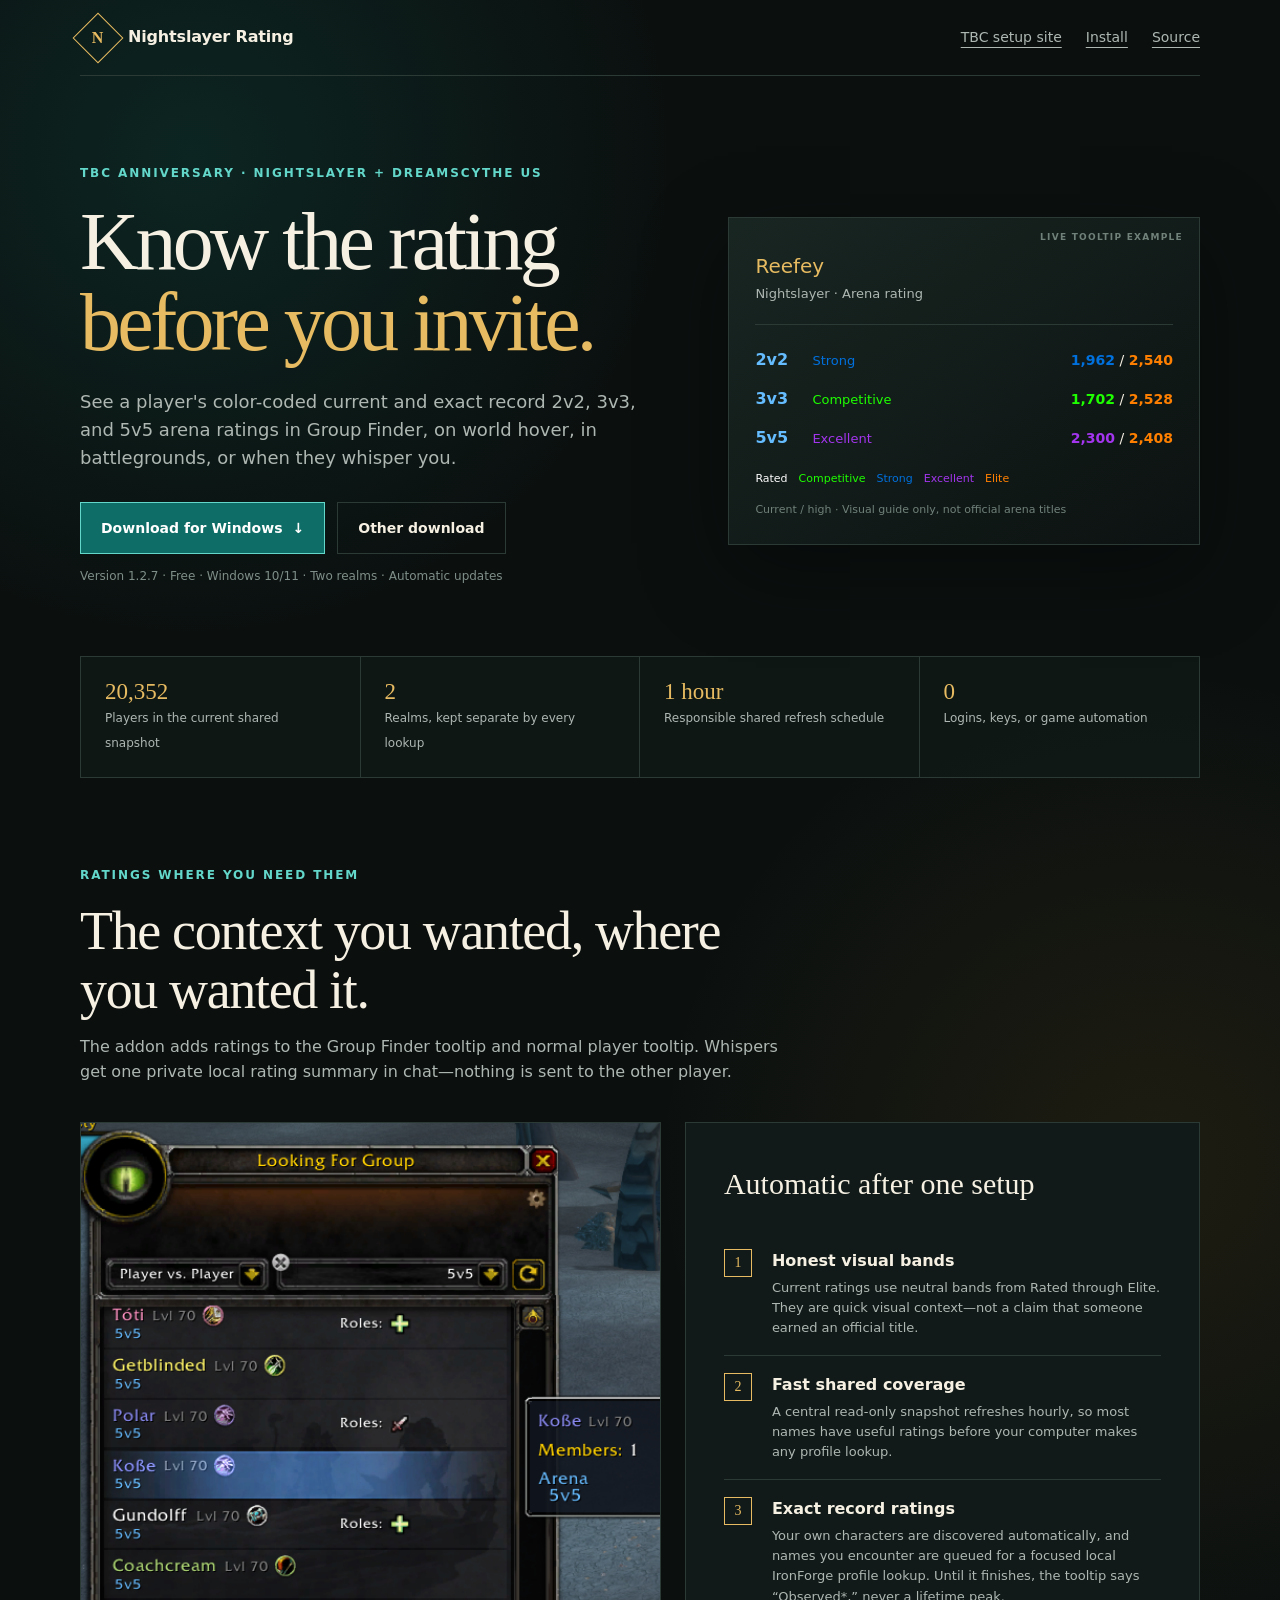
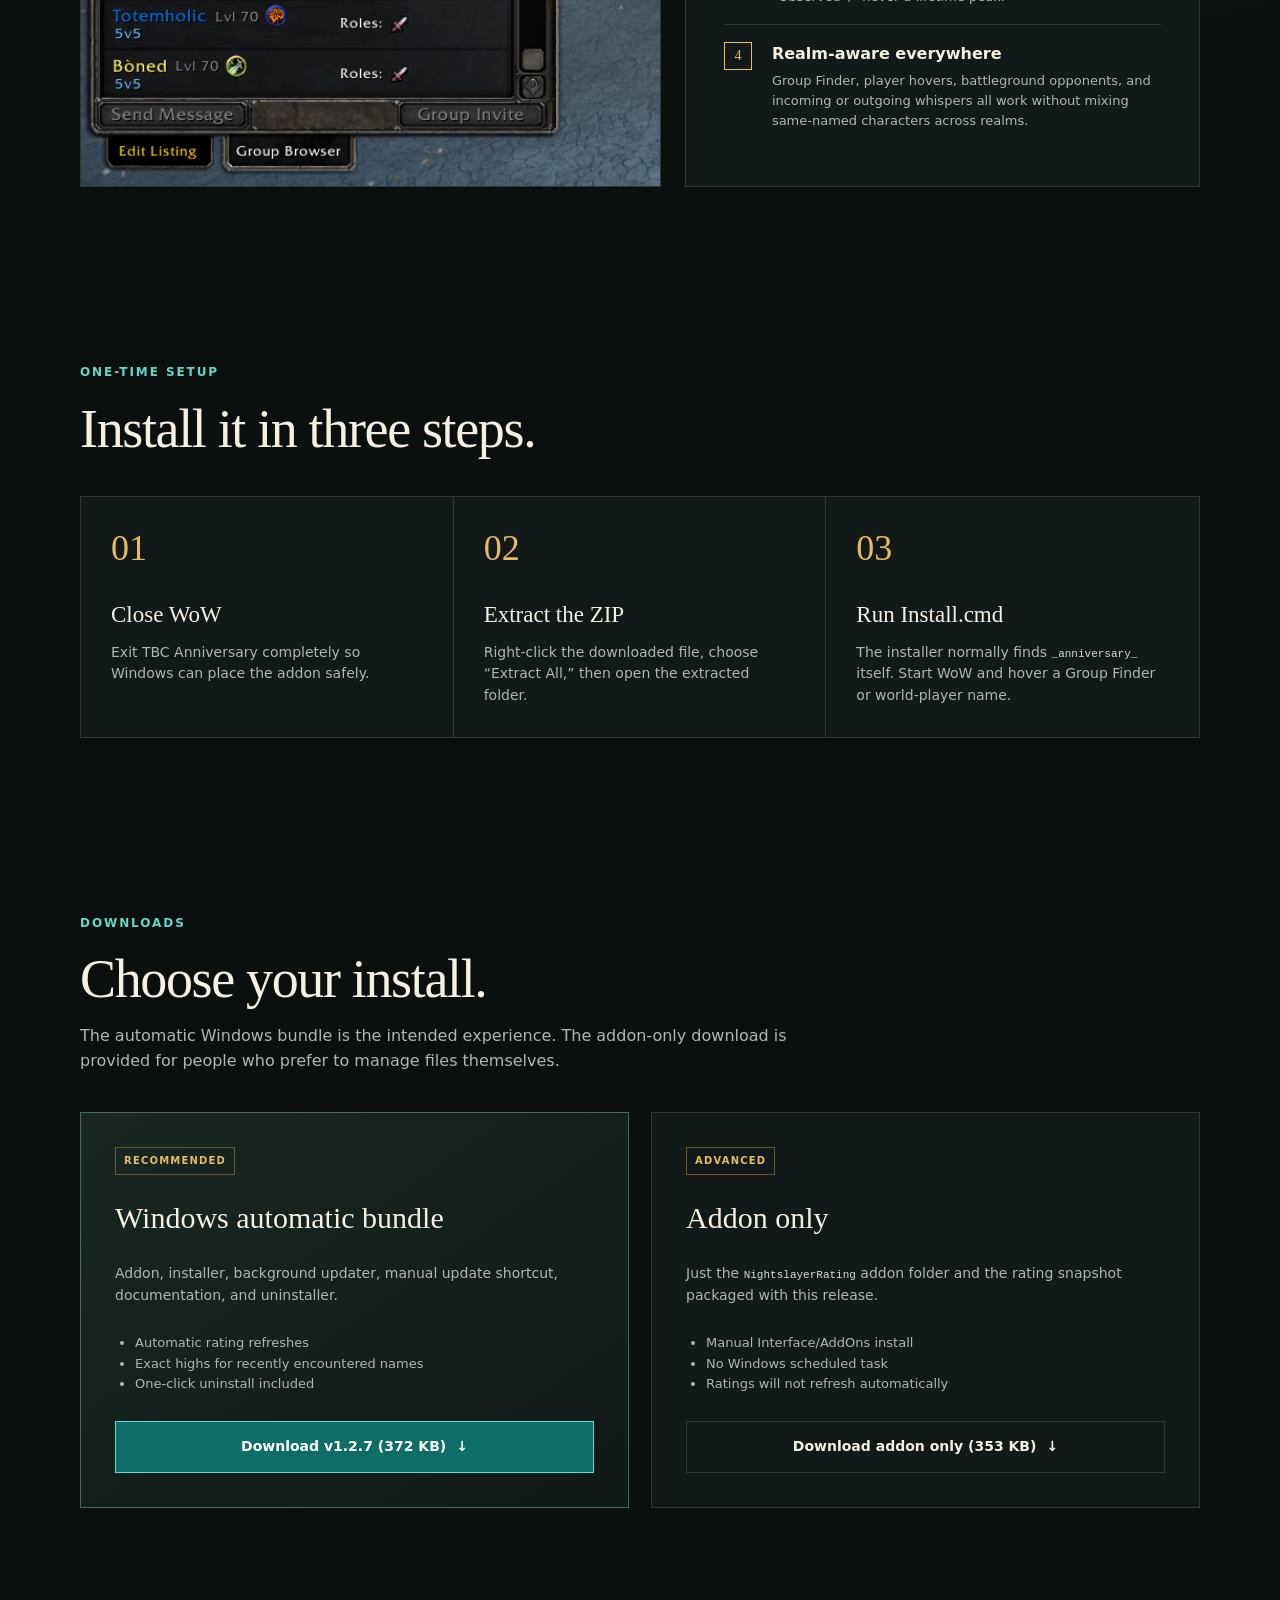
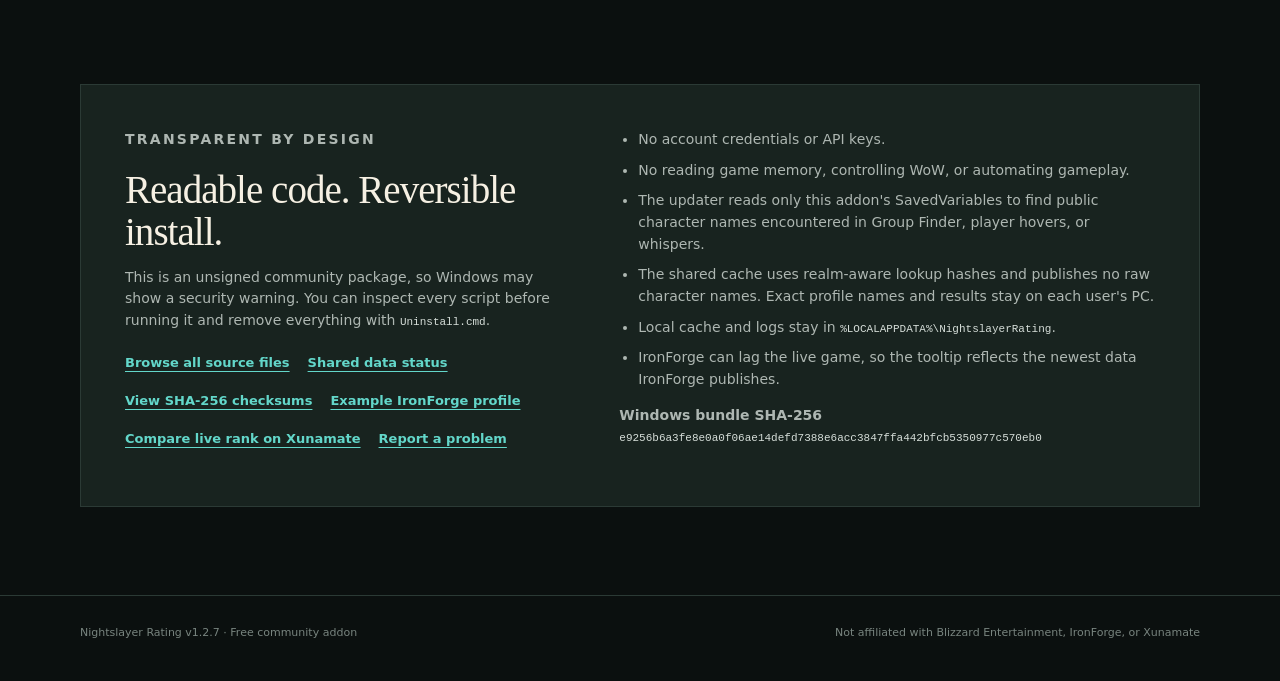
==== nightslayer-rating/index.html @ 7bf7ea71 "Speed up exact-profile batches with adaptive pacing" ====
<!doctype html>
<html lang="en">
<head>
  <meta charset="utf-8">
  <meta name="viewport" content="width=device-width, initial-scale=1">
  <meta name="description" content="Free TBC Anniversary addon with color-coded current, observed, and exact record arena ratings for Nightslayer and Dreamscythe in Group Finder, player tooltips, and whispers.">
  <meta name="theme-color" content="#101815">
  <meta name="referrer" content="no-referrer">
  <meta http-equiv="Content-Security-Policy" content="default-src 'self'; style-src 'self' 'unsafe-inline'; img-src 'self' data:; object-src 'none'; base-uri 'self'; form-action 'self'">
  <meta property="og:title" content="Nightslayer Rating — TBC Anniversary Addon">
  <meta property="og:description" content="See color-coded current and exact record 2v2, 3v3, and 5v5 ratings for Nightslayer and Dreamscythe in game.">
  <meta property="og:type" content="website">
  <meta property="og:url" content="https://noahbsark.github.io/tbc-addon-setup/nightslayer-rating/">
  <meta property="og:image" content="https://noahbsark.github.io/tbc-addon-setup/nightslayer-rating/group-finder.png">
  <link rel="canonical" href="https://noahbsark.github.io/tbc-addon-setup/nightslayer-rating/">
  <title>Nightslayer Rating — TBC Anniversary Addon</title>
  <style>
    :root {
      color-scheme: dark;
      --ink: #f6f0e3;
      --muted: #aeb7b2;
      --night: #0b100f;
      --panel: #111a18;
      --panel-2: #18231f;
      --line: #2b3a35;
      --teal: #63d7ca;
      --teal-dark: #0e6d66;
      --gold: #e7bb61;
      --blue: #65bdff;
      --green: #81d79d;
      --elite: #ff8000;
      --excellent: #a335ee;
      --strong: #0070dd;
      --competitive: #1eff00;
      --rated: #fff;
      --inactive: #aaa;
      --shadow: 0 26px 80px rgba(0, 0, 0, .38);
    }

    * { box-sizing: border-box; }
    html { scroll-behavior: smooth; }
    body {
      margin: 0;
      color: var(--ink);
      background:
        radial-gradient(circle at 15% 4%, rgba(17, 112, 101, .22), transparent 30rem),
        radial-gradient(circle at 90% 30%, rgba(196, 139, 39, .1), transparent 31rem),
        var(--night);
      font-family: Inter, ui-sans-serif, system-ui, -apple-system, BlinkMacSystemFont, "Segoe UI", sans-serif;
      line-height: 1.55;
    }

    a { color: inherit; }
    img { max-width: 100%; }
    .shell { width: min(1120px, calc(100% - 40px)); margin-inline: auto; }

    .nav {
      min-height: 76px;
      display: flex;
      align-items: center;
      justify-content: space-between;
      gap: 24px;
      border-bottom: 1px solid var(--line);
    }

    .brand {
      display: inline-flex;
      align-items: center;
      gap: 12px;
      text-decoration: none;
      font-weight: 760;
      letter-spacing: -.01em;
    }

    .mark {
      width: 36px;
      height: 36px;
      display: grid;
      place-items: center;
      border: 1px solid var(--gold);
      color: var(--gold);
      transform: rotate(45deg);
      font-family: Georgia, serif;
    }

    .mark span { transform: rotate(-45deg); }
    .nav-links { display: flex; align-items: center; gap: 24px; }
    .nav-links a { color: var(--muted); font-size: 14px; text-underline-offset: 5px; }
    .nav-links a:hover { color: var(--ink); }

    .hero {
      padding: 88px 0 58px;
      display: grid;
      grid-template-columns: 1.1fr .9fr;
      gap: 72px;
      align-items: center;
    }

    .eyebrow {
      margin: 0 0 18px;
      color: var(--teal);
      font-size: 12px;
      font-weight: 800;
      letter-spacing: .16em;
      text-transform: uppercase;
    }

    h1, h2, h3 { font-family: Georgia, "Times New Roman", serif; font-weight: 400; }
    h1 {
      max-width: 760px;
      margin: 0;
      font-size: clamp(48px, 6.4vw, 82px);
      line-height: .99;
      letter-spacing: -.045em;
    }

    h1 em { color: var(--gold); font-style: normal; }
    .lede { max-width: 660px; margin: 25px 0 0; color: var(--muted); font-size: 18px; }
    .actions { display: flex; flex-wrap: wrap; gap: 12px; margin-top: 31px; }

    .button {
      min-height: 52px;
      display: inline-flex;
      align-items: center;
      justify-content: center;
      gap: 10px;
      padding: 0 20px;
      border: 1px solid var(--teal);
      background: var(--teal-dark);
      color: #fff;
      text-decoration: none;
      font-size: 14px;
      font-weight: 780;
      transition: transform .15s ease, background .15s ease;
    }

    .button:hover { transform: translateY(-2px); background: #118078; }
    .button.secondary { border-color: var(--line); background: transparent; color: var(--ink); }
    .button.secondary:hover { background: var(--panel-2); }
    .fine { margin-top: 13px; color: #7f8e88; font-size: 12px; }

    .tooltip-demo {
      position: relative;
      padding: 26px;
      border: 1px solid var(--line);
      background: linear-gradient(145deg, rgba(25, 39, 35, .95), rgba(12, 18, 17, .96));
      box-shadow: var(--shadow);
    }

    .tooltip-demo::before {
      content: "LIVE TOOLTIP EXAMPLE";
      position: absolute;
      right: 16px;
      top: 13px;
      color: #70817a;
      font-size: 9px;
      font-weight: 800;
      letter-spacing: .14em;
    }

    .player { color: var(--gold); font-size: 20px; margin: 7px 0 2px; }
    .realm { color: var(--muted); font-size: 13px; }
    .rule { height: 1px; margin: 20px 0 16px; background: var(--line); }
    .rating-row { display: grid; grid-template-columns: 44px 1fr auto; gap: 13px; padding: 7px 0; align-items: baseline; }
    .bracket { color: var(--blue); font-weight: 800; }
    .label { color: var(--muted); font-size: 13px; }
    .numbers { font-variant-numeric: tabular-nums; font-size: 14px; }
    .numbers b { font-weight: 800; }
    .band-elite { color: var(--elite); }
    .band-excellent { color: var(--excellent); }
    .band-strong { color: var(--strong); }
    .band-competitive { color: var(--competitive); }
    .band-rated { color: var(--rated); }
    .band-inactive { color: var(--inactive); }
    .color-legend { display: flex; flex-wrap: wrap; gap: 5px 11px; margin-top: 12px; font-size: 11px; }
    .source { margin: 14px 0 0; color: #70817a; font-size: 11px; }

    .trust-strip {
      display: grid;
      grid-template-columns: repeat(4, 1fr);
      border: 1px solid var(--line);
      background: rgba(17, 26, 24, .74);
    }

    .trust-strip div { padding: 22px 24px; border-right: 1px solid var(--line); }
    .trust-strip div:last-child { border-right: 0; }
    .trust-strip strong { display: block; color: var(--gold); font: 23px Georgia, serif; }
    .trust-strip span { color: var(--muted); font-size: 12px; }

    section { padding: 88px 0; }
    .section-head { max-width: 720px; margin-bottom: 38px; }
    h2 { margin: 0; font-size: clamp(37px, 5vw, 54px); line-height: 1.08; letter-spacing: -.025em; }
    .section-head p:last-child { color: var(--muted); font-size: 16px; }

    .showcase { display: grid; grid-template-columns: 1.06fr .94fr; gap: 24px; align-items: stretch; }
    .shot, .feature-card { border: 1px solid var(--line); background: var(--panel); }
    .shot { margin: 0; overflow: hidden; }
    .shot img { width: 100%; height: 100%; min-height: 410px; display: block; object-fit: cover; object-position: left center; }
    .feature-card { padding: 38px; }
    .feature-card h3 { margin: 0 0 24px; font-size: 30px; }
    .feature { display: grid; grid-template-columns: 34px 1fr; gap: 14px; padding: 17px 0; border-top: 1px solid var(--line); }
    .feature:first-of-type { border-top: 0; }
    .feature b { width: 28px; height: 28px; display: grid; place-items: center; border: 1px solid var(--gold); color: var(--gold); font: 14px Georgia, serif; }
    .feature strong { display: block; margin-bottom: 4px; }
    .feature p { margin: 0; color: var(--muted); font-size: 13px; }

    .steps { display: grid; grid-template-columns: repeat(3, 1fr); border: 1px solid var(--line); }
    .step { min-height: 230px; padding: 30px; border-right: 1px solid var(--line); background: var(--panel); }
    .step:last-child { border-right: 0; }
    .step-number { color: var(--gold); font: 36px Georgia, serif; }
    .step h3 { margin: 28px 0 9px; font-size: 23px; }
    .step p { margin: 0; color: var(--muted); font-size: 14px; }

    .downloads { display: grid; grid-template-columns: 1fr 1fr; gap: 22px; }
    .download-card { display: flex; flex-direction: column; padding: 34px; border: 1px solid var(--line); background: var(--panel); }
    .download-card.recommended { border-color: #436c62; background: linear-gradient(145deg, #182722, #111917); }
    .tag { align-self: flex-start; padding: 5px 8px; color: var(--gold); border: 1px solid #6b5730; font-size: 10px; font-weight: 800; letter-spacing: .12em; }
    .download-card h3 { margin: 20px 0 8px; font-size: 30px; }
    .download-card p { color: var(--muted); font-size: 14px; }
    .download-card ul { margin: 13px 0 27px; padding-left: 20px; color: var(--muted); font-size: 13px; }
    .download-card .button { margin-top: auto; }

    .safety {
      display: grid;
      grid-template-columns: .9fr 1.1fr;
      gap: 56px;
      padding: 44px;
      border: 1px solid var(--line);
      background: var(--panel-2);
    }

    .safety h2 { font-size: 39px; }
    .safety p, .safety li { color: var(--muted); font-size: 14px; }
    .safety ul { margin: 0; padding-left: 19px; }
    .safety li + li { margin-top: 9px; }
    code { overflow-wrap: anywhere; color: #d6ded9; font: 11px/1.6 ui-monospace, SFMono-Regular, Consolas, monospace; }
    .source-links { display: flex; flex-wrap: wrap; gap: 18px; margin-top: 21px; }
    .source-links a { color: var(--teal); font-size: 13px; font-weight: 700; text-underline-offset: 4px; }

    footer { padding: 28px 0 40px; border-top: 1px solid var(--line); color: #78847f; font-size: 11px; }
    .footer-row { display: flex; justify-content: space-between; gap: 24px; }

    @media (max-width: 850px) {
      .hero, .showcase, .safety { grid-template-columns: 1fr; }
      .hero { gap: 44px; padding-top: 64px; }
      .trust-strip { grid-template-columns: 1fr 1fr; }
      .trust-strip div:nth-child(2) { border-right: 0; }
      .trust-strip div:nth-child(-n+2) { border-bottom: 1px solid var(--line); }
      .steps { grid-template-columns: 1fr; }
      .step { min-height: 0; border-right: 0; border-bottom: 1px solid var(--line); }
      .step:last-child { border-bottom: 0; }
      .downloads { grid-template-columns: 1fr; }
    }

    @media (max-width: 570px) {
      .shell { width: min(100% - 26px, 1120px); }
      .nav { min-height: 66px; }
      .nav-links a:first-child { display: none; }
      .hero { padding: 50px 0 42px; }
      h1 { font-size: 47px; }
      section { padding: 64px 0; }
      .trust-strip { grid-template-columns: 1fr; }
      .trust-strip div { border-right: 0; border-bottom: 1px solid var(--line); }
      .trust-strip div:last-child { border-bottom: 0; }
      .shot img { min-height: 290px; }
      .feature-card, .download-card, .safety { padding: 25px; }
      .tooltip-demo { padding: 23px 18px; }
      .rating-row { grid-template-columns: 38px 1fr; }
      .numbers { grid-column: 2; }
      .footer-row { flex-direction: column; }
    }
  </style>
</head>
<body>
  <header class="nav shell">
    <a class="brand" href="#top" aria-label="Nightslayer Rating home"><span class="mark"><span>N</span></span><span>Nightslayer Rating</span></a>
    <nav class="nav-links" aria-label="Page links">
      <a href="../">TBC setup site</a>
      <a href="#install">Install</a>
      <a href="https://github.com/noahbsark/tbc-addon-setup/tree/main/nightslayer-rating/source">Source</a>
    </nav>
  </header>

  <main id="top">
    <div class="hero shell">
      <div>
        <p class="eyebrow">TBC Anniversary · Nightslayer + Dreamscythe US</p>
        <h1>Know the rating <em>before you invite.</em></h1>
        <p class="lede">See a player's color-coded current and exact record 2v2, 3v3, and 5v5 arena ratings in Group Finder, on world hover, in battlegrounds, or when they whisper you.</p>
        <div class="actions">
          <a class="button" href="downloads/NightslayerRating-1.2.7-Windows.zip" download>Download for Windows <span aria-hidden="true">↓</span></a>
          <a class="button secondary" href="#downloads">Other download</a>
        </div>
        <p class="fine">Version 1.2.7 · Free · Windows 10/11 · Two realms · Automatic updates</p>
      </div>

      <aside class="tooltip-demo" aria-label="Example rating tooltip for Reefey">
        <div class="player">Reefey</div>
        <div class="realm">Nightslayer · Arena rating</div>
        <div class="rule"></div>
        <div class="rating-row"><span class="bracket">2v2</span><span class="label band-strong">Strong</span><span class="numbers"><b class="band-strong">1,962</b> / <b class="band-elite">2,540</b></span></div>
        <div class="rating-row"><span class="bracket">3v3</span><span class="label band-competitive">Competitive</span><span class="numbers"><b class="band-competitive">1,702</b> / <b class="band-elite">2,528</b></span></div>
        <div class="rating-row"><span class="bracket">5v5</span><span class="label band-excellent">Excellent</span><span class="numbers"><b class="band-excellent">2,300</b> / <b class="band-elite">2,408</b></span></div>
        <div class="color-legend" aria-label="Rating color legend"><span class="band-rated">Rated</span><span class="band-competitive">Competitive</span><span class="band-strong">Strong</span><span class="band-excellent">Excellent</span><span class="band-elite">Elite</span></div>
        <p class="source">Current / high · Visual guide only, not official arena titles</p>
      </aside>
    </div>

    <div class="trust-strip shell" aria-label="Addon facts">
      <div><strong>20,352</strong><span>Players in the current shared snapshot</span></div>
      <div><strong>2</strong><span>Realms, kept separate by every lookup</span></div>
      <div><strong>1 hour</strong><span>Responsible shared refresh schedule</span></div>
      <div><strong>0</strong><span>Logins, keys, or game automation</span></div>
    </div>

    <section class="shell" aria-labelledby="how-title">
      <div class="section-head">
        <p class="eyebrow">Ratings where you need them</p>
        <h2 id="how-title">The context you wanted, where you wanted it.</h2>
        <p>The addon adds ratings to the Group Finder tooltip and normal player tooltip. Whispers get one private local rating summary in chat—nothing is sent to the other player.</p>
      </div>

      <div class="showcase">
        <figure class="shot">
          <img src="group-finder.png" alt="Blizzard's TBC Anniversary Group Finder with a player tooltip open" width="702" height="632">
        </figure>
        <div class="feature-card">
          <h3>Automatic after one setup</h3>
          <div class="feature"><b>1</b><div><strong>Honest visual bands</strong><p>Current ratings use neutral bands from Rated through Elite. They are quick visual context—not a claim that someone earned an official title.</p></div></div>
          <div class="feature"><b>2</b><div><strong>Fast shared coverage</strong><p>A central read-only snapshot refreshes hourly, so most names have useful ratings before your computer makes any profile lookup.</p></div></div>
          <div class="feature"><b>3</b><div><strong>Exact record ratings</strong><p>Your own characters are discovered automatically, and names you encounter are queued for a focused local IronForge profile lookup. Until it finishes, the tooltip says “Observed*,” never a lifetime peak.</p></div></div>
          <div class="feature"><b>4</b><div><strong>Realm-aware everywhere</strong><p>Group Finder, player hovers, battleground opponents, and incoming or outgoing whispers all work without mixing same-named characters across realms.</p></div></div>
        </div>
      </div>
    </section>

    <section class="shell" id="install" aria-labelledby="install-title">
      <div class="section-head">
        <p class="eyebrow">One-time setup</p>
        <h2 id="install-title">Install it in three steps.</h2>
      </div>
      <div class="steps">
        <div class="step"><span class="step-number">01</span><h3>Close WoW</h3><p>Exit TBC Anniversary completely so Windows can place the addon safely.</p></div>
        <div class="step"><span class="step-number">02</span><h3>Extract the ZIP</h3><p>Right-click the downloaded file, choose “Extract All,” then open the extracted folder.</p></div>
        <div class="step"><span class="step-number">03</span><h3>Run Install.cmd</h3><p>The installer normally finds <code>_anniversary_</code> itself. Start WoW and hover a Group Finder or world-player name.</p></div>
      </div>
    </section>

    <section class="shell" id="downloads" aria-labelledby="download-title">
      <div class="section-head">
        <p class="eyebrow">Downloads</p>
        <h2 id="download-title">Choose your install.</h2>
        <p>The automatic Windows bundle is the intended experience. The addon-only download is provided for people who prefer to manage files themselves.</p>
      </div>

      <div class="downloads">
        <article class="download-card recommended">
          <span class="tag">RECOMMENDED</span>
          <h3>Windows automatic bundle</h3>
          <p>Addon, installer, background updater, manual update shortcut, documentation, and uninstaller.</p>
          <ul><li>Automatic rating refreshes</li><li>Exact highs for recently encountered names</li><li>One-click uninstall included</li></ul>
          <a class="button" href="downloads/NightslayerRating-1.2.7-Windows.zip" download>Download v1.2.7 (372 KB) <span aria-hidden="true">↓</span></a>
        </article>

        <article class="download-card">
          <span class="tag">ADVANCED</span>
          <h3>Addon only</h3>
          <p>Just the <code>NightslayerRating</code> addon folder and the rating snapshot packaged with this release.</p>
          <ul><li>Manual Interface/AddOns install</li><li>No Windows scheduled task</li><li>Ratings will not refresh automatically</li></ul>
          <a class="button secondary" href="downloads/NightslayerRating-1.2.7-AddonOnly.zip" download>Download addon only (353 KB) <span aria-hidden="true">↓</span></a>
        </article>
      </div>
    </section>

    <section class="shell">
      <div class="safety">
        <div>
          <p class="eyebrow">Transparent by design</p>
          <h2>Readable code. Reversible install.</h2>
          <p>This is an unsigned community package, so Windows may show a security warning. You can inspect every script before running it and remove everything with <code>Uninstall.cmd</code>.</p>
          <div class="source-links">
            <a href="https://github.com/noahbsark/tbc-addon-setup/tree/main/nightslayer-rating/source">Browse all source files</a>
            <a href="https://github.com/noahbsark/tbc-addon-setup/releases/tag/ratings-data">Shared data status</a>
            <a href="checksums.txt">View SHA-256 checksums</a>
            <a href="https://ironforge.pro/anniversary/player/Nightslayer/Reefey/">Example IronForge profile</a>
            <a href="https://anniversary.xunamate.gg/character/us/nightslayer/reefey">Compare live rank on Xunamate</a>
            <a href="https://github.com/noahbsark/tbc-addon-setup/issues">Report a problem</a>
          </div>
        </div>
        <div>
          <ul>
            <li>No account credentials or API keys.</li>
            <li>No reading game memory, controlling WoW, or automating gameplay.</li>
            <li>The updater reads only this addon's SavedVariables to find public character names encountered in Group Finder, player hovers, or whispers.</li>
            <li>The shared cache uses realm-aware lookup hashes and publishes no raw character names. Exact profile names and results stay on each user's PC.</li>
            <li>Local cache and logs stay in <code>%LOCALAPPDATA%\NightslayerRating</code>.</li>
            <li>IronForge can lag the live game, so the tooltip reflects the newest data IronForge publishes.</li>
          </ul>
          <p><strong>Windows bundle SHA-256</strong><br><code>e9256b6a3fe8e0a0f06ae14defd7388e6acc3847ffa442bfcb5350977c570eb0</code></p>
        </div>
      </div>
    </section>
  </main>

  <footer>
    <div class="footer-row shell">
      <span>Nightslayer Rating v1.2.7 · Free community addon</span>
      <span>Not affiliated with Blizzard Entertainment, IronForge, or Xunamate</span>
    </div>
  </footer>
</body>
</html>
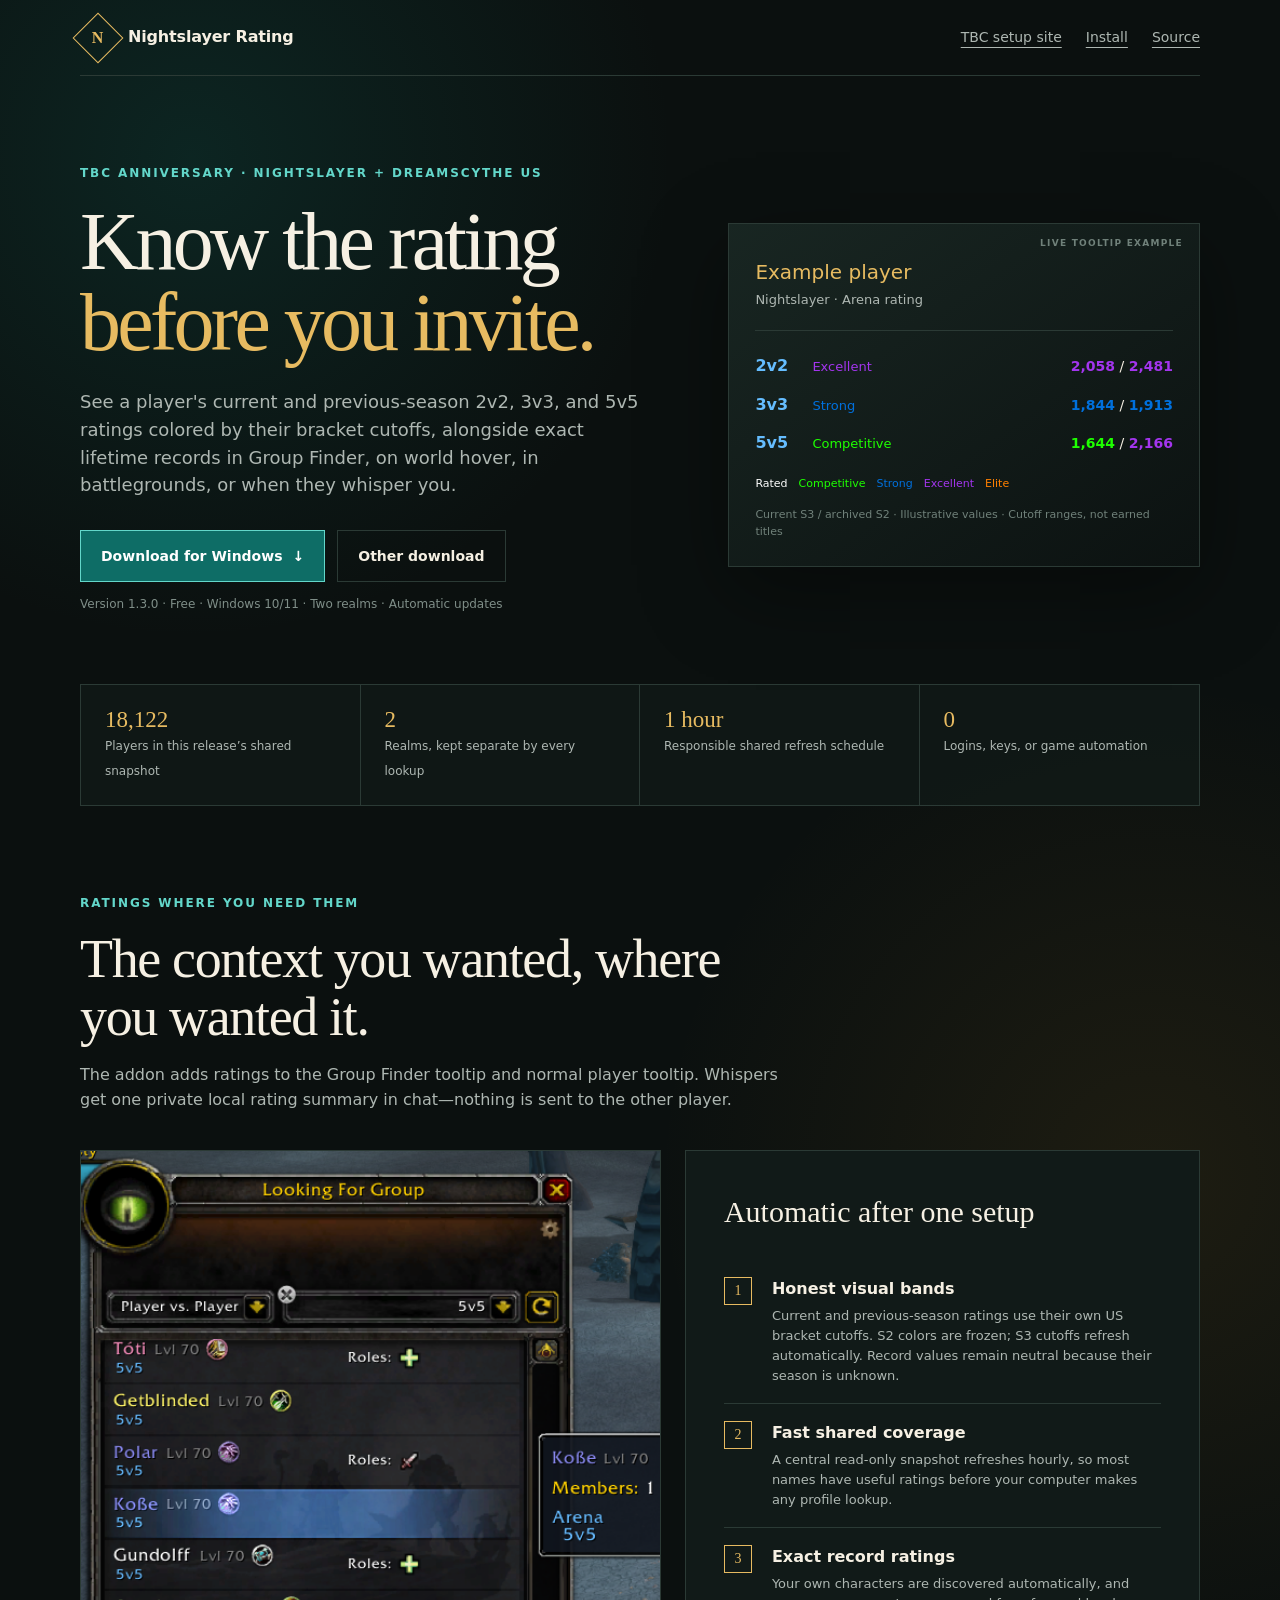
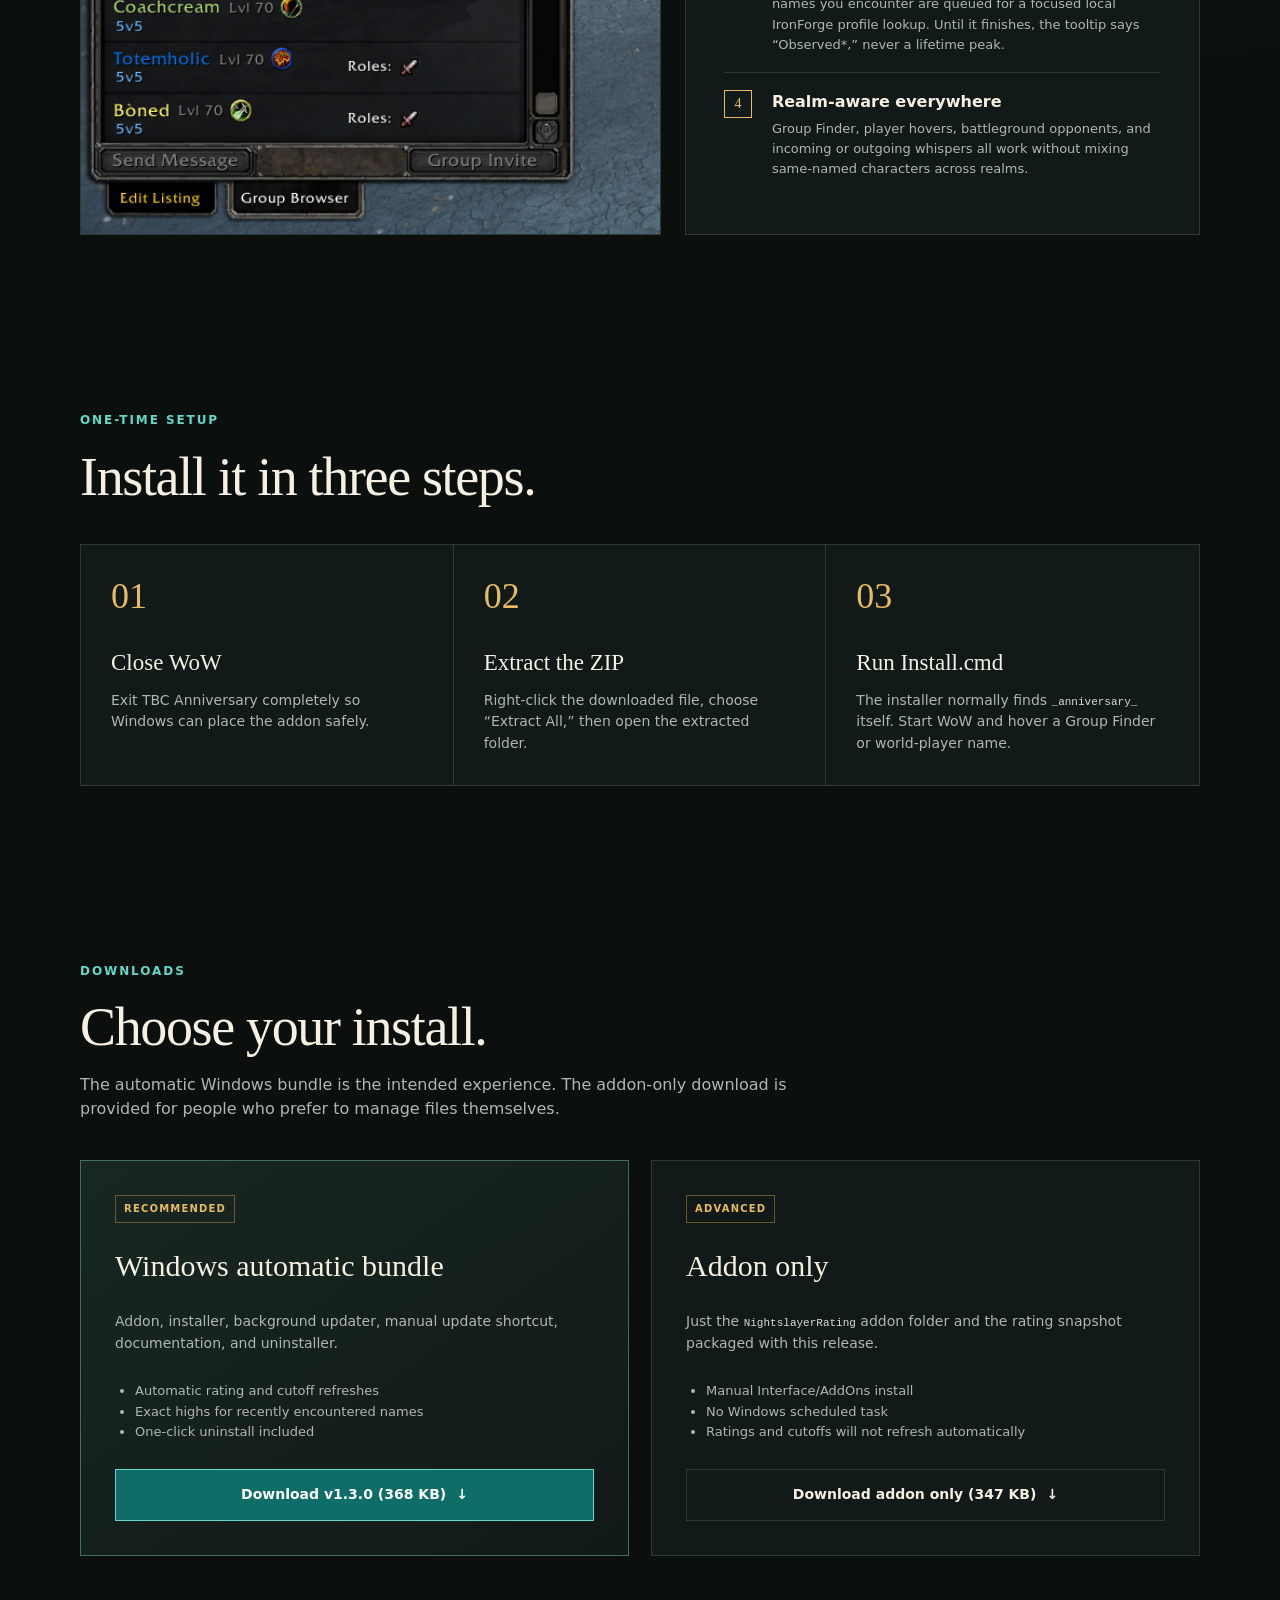
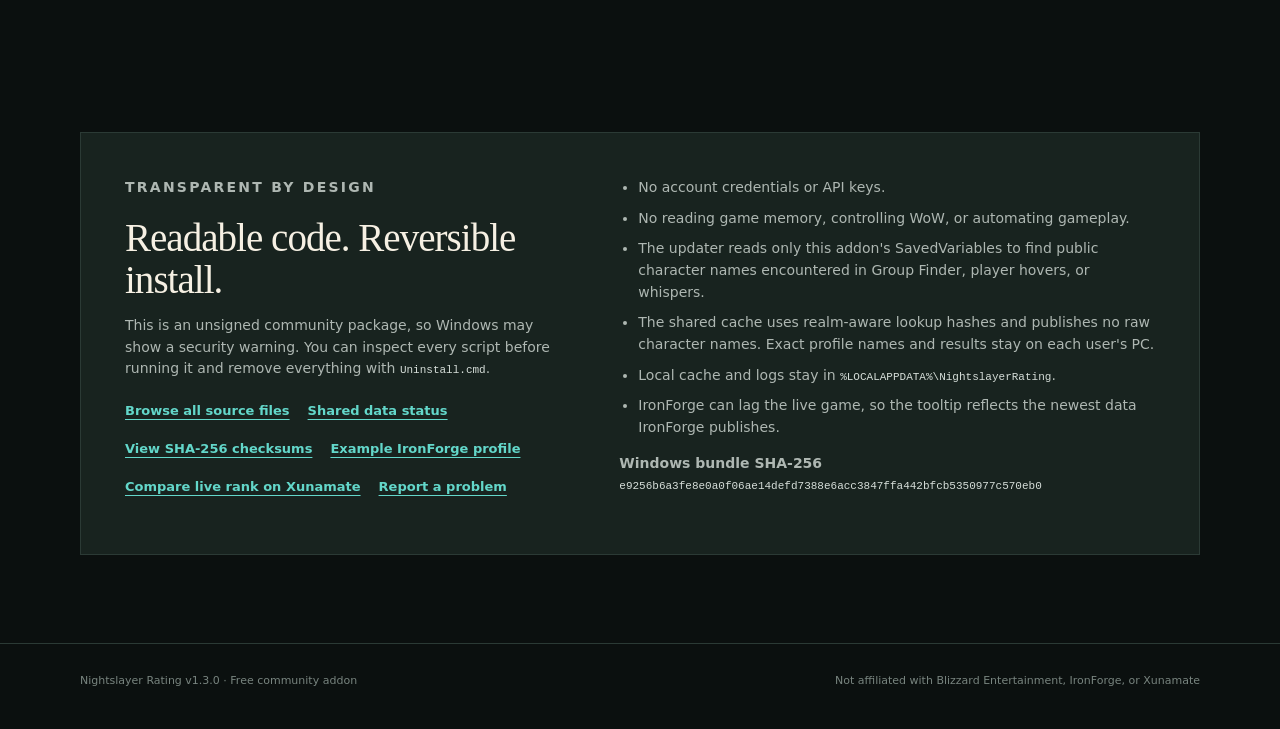
==== commit eca8ae00: "Use season and bracket cutoffs for arena rating colors" ====
--- a/nightslayer-rating/index.html
+++ b/nightslayer-rating/index.html
@@ -286,28 +286,28 @@
       <div>
         <p class="eyebrow">TBC Anniversary · Nightslayer + Dreamscythe US</p>
         <h1>Know the rating <em>before you invite.</em></h1>
-        <p class="lede">See a player's color-coded current and exact record 2v2, 3v3, and 5v5 arena ratings in Group Finder, on world hover, in battlegrounds, or when they whisper you.</p>
+        <p class="lede">See a player's current and previous-season 2v2, 3v3, and 5v5 ratings colored by their bracket cutoffs, alongside exact lifetime records in Group Finder, on world hover, in battlegrounds, or when they whisper you.</p>
         <div class="actions">
-          <a class="button" href="downloads/NightslayerRating-1.2.7-Windows.zip" download>Download for Windows <span aria-hidden="true">↓</span></a>
+          <a class="button" href="downloads/NightslayerRating-1.3.0-Windows.zip" download>Download for Windows <span aria-hidden="true">↓</span></a>
           <a class="button secondary" href="#downloads">Other download</a>
         </div>
-        <p class="fine">Version 1.2.7 · Free · Windows 10/11 · Two realms · Automatic updates</p>
-      </div>
-
-      <aside class="tooltip-demo" aria-label="Example rating tooltip for Reefey">
-        <div class="player">Reefey</div>
+        <p class="fine">Version 1.3.0 · Free · Windows 10/11 · Two realms · Automatic updates</p>
+      </div>
+
+      <aside class="tooltip-demo" aria-label="Illustrative season rating tooltip">
+        <div class="player">Example player</div>
         <div class="realm">Nightslayer · Arena rating</div>
         <div class="rule"></div>
-        <div class="rating-row"><span class="bracket">2v2</span><span class="label band-strong">Strong</span><span class="numbers"><b class="band-strong">1,962</b> / <b class="band-elite">2,540</b></span></div>
-        <div class="rating-row"><span class="bracket">3v3</span><span class="label band-competitive">Competitive</span><span class="numbers"><b class="band-competitive">1,702</b> / <b class="band-elite">2,528</b></span></div>
-        <div class="rating-row"><span class="bracket">5v5</span><span class="label band-excellent">Excellent</span><span class="numbers"><b class="band-excellent">2,300</b> / <b class="band-elite">2,408</b></span></div>
+        <div class="rating-row"><span class="bracket">2v2</span><span class="label band-excellent">Excellent</span><span class="numbers"><b class="band-excellent">2,058</b> / <b class="band-excellent">2,481</b></span></div>
+        <div class="rating-row"><span class="bracket">3v3</span><span class="label band-strong">Strong</span><span class="numbers"><b class="band-strong">1,844</b> / <b class="band-strong">1,913</b></span></div>
+        <div class="rating-row"><span class="bracket">5v5</span><span class="label band-competitive">Competitive</span><span class="numbers"><b class="band-competitive">1,644</b> / <b class="band-excellent">2,166</b></span></div>
         <div class="color-legend" aria-label="Rating color legend"><span class="band-rated">Rated</span><span class="band-competitive">Competitive</span><span class="band-strong">Strong</span><span class="band-excellent">Excellent</span><span class="band-elite">Elite</span></div>
-        <p class="source">Current / high · Visual guide only, not official arena titles</p>
+        <p class="source">Current S3 / archived S2 · Illustrative values · Cutoff ranges, not earned titles</p>
       </aside>
     </div>
 
     <div class="trust-strip shell" aria-label="Addon facts">
-      <div><strong>20,352</strong><span>Players in the current shared snapshot</span></div>
+      <div><strong>18,122</strong><span>Players in this release’s shared snapshot</span></div>
       <div><strong>2</strong><span>Realms, kept separate by every lookup</span></div>
       <div><strong>1 hour</strong><span>Responsible shared refresh schedule</span></div>
       <div><strong>0</strong><span>Logins, keys, or game automation</span></div>
@@ -326,7 +326,7 @@
         </figure>
         <div class="feature-card">
           <h3>Automatic after one setup</h3>
-          <div class="feature"><b>1</b><div><strong>Honest visual bands</strong><p>Current ratings use neutral bands from Rated through Elite. They are quick visual context—not a claim that someone earned an official title.</p></div></div>
+          <div class="feature"><b>1</b><div><strong>Honest visual bands</strong><p>Current and previous-season ratings use their own US bracket cutoffs. S2 colors are frozen; S3 cutoffs refresh automatically. Record values remain neutral because their season is unknown.</p></div></div>
           <div class="feature"><b>2</b><div><strong>Fast shared coverage</strong><p>A central read-only snapshot refreshes hourly, so most names have useful ratings before your computer makes any profile lookup.</p></div></div>
           <div class="feature"><b>3</b><div><strong>Exact record ratings</strong><p>Your own characters are discovered automatically, and names you encounter are queued for a focused local IronForge profile lookup. Until it finishes, the tooltip says “Observed*,” never a lifetime peak.</p></div></div>
           <div class="feature"><b>4</b><div><strong>Realm-aware everywhere</strong><p>Group Finder, player hovers, battleground opponents, and incoming or outgoing whispers all work without mixing same-named characters across realms.</p></div></div>
@@ -358,16 +358,16 @@
           <span class="tag">RECOMMENDED</span>
           <h3>Windows automatic bundle</h3>
           <p>Addon, installer, background updater, manual update shortcut, documentation, and uninstaller.</p>
-          <ul><li>Automatic rating refreshes</li><li>Exact highs for recently encountered names</li><li>One-click uninstall included</li></ul>
-          <a class="button" href="downloads/NightslayerRating-1.2.7-Windows.zip" download>Download v1.2.7 (372 KB) <span aria-hidden="true">↓</span></a>
+          <ul><li>Automatic rating and cutoff refreshes</li><li>Exact highs for recently encountered names</li><li>One-click uninstall included</li></ul>
+          <a class="button" href="downloads/NightslayerRating-1.3.0-Windows.zip" download>Download v1.3.0 (368 KB) <span aria-hidden="true">↓</span></a>
         </article>
 
         <article class="download-card">
           <span class="tag">ADVANCED</span>
           <h3>Addon only</h3>
           <p>Just the <code>NightslayerRating</code> addon folder and the rating snapshot packaged with this release.</p>
-          <ul><li>Manual Interface/AddOns install</li><li>No Windows scheduled task</li><li>Ratings will not refresh automatically</li></ul>
-          <a class="button secondary" href="downloads/NightslayerRating-1.2.7-AddonOnly.zip" download>Download addon only (353 KB) <span aria-hidden="true">↓</span></a>
+          <ul><li>Manual Interface/AddOns install</li><li>No Windows scheduled task</li><li>Ratings and cutoffs will not refresh automatically</li></ul>
+          <a class="button secondary" href="downloads/NightslayerRating-1.3.0-AddonOnly.zip" download>Download addon only (347 KB) <span aria-hidden="true">↓</span></a>
         </article>
       </div>
     </section>
@@ -404,7 +404,7 @@
 
   <footer>
     <div class="footer-row shell">
-      <span>Nightslayer Rating v1.2.7 · Free community addon</span>
+      <span>Nightslayer Rating v1.3.0 · Free community addon</span>
       <span>Not affiliated with Blizzard Entertainment, IronForge, or Xunamate</span>
     </div>
   </footer>
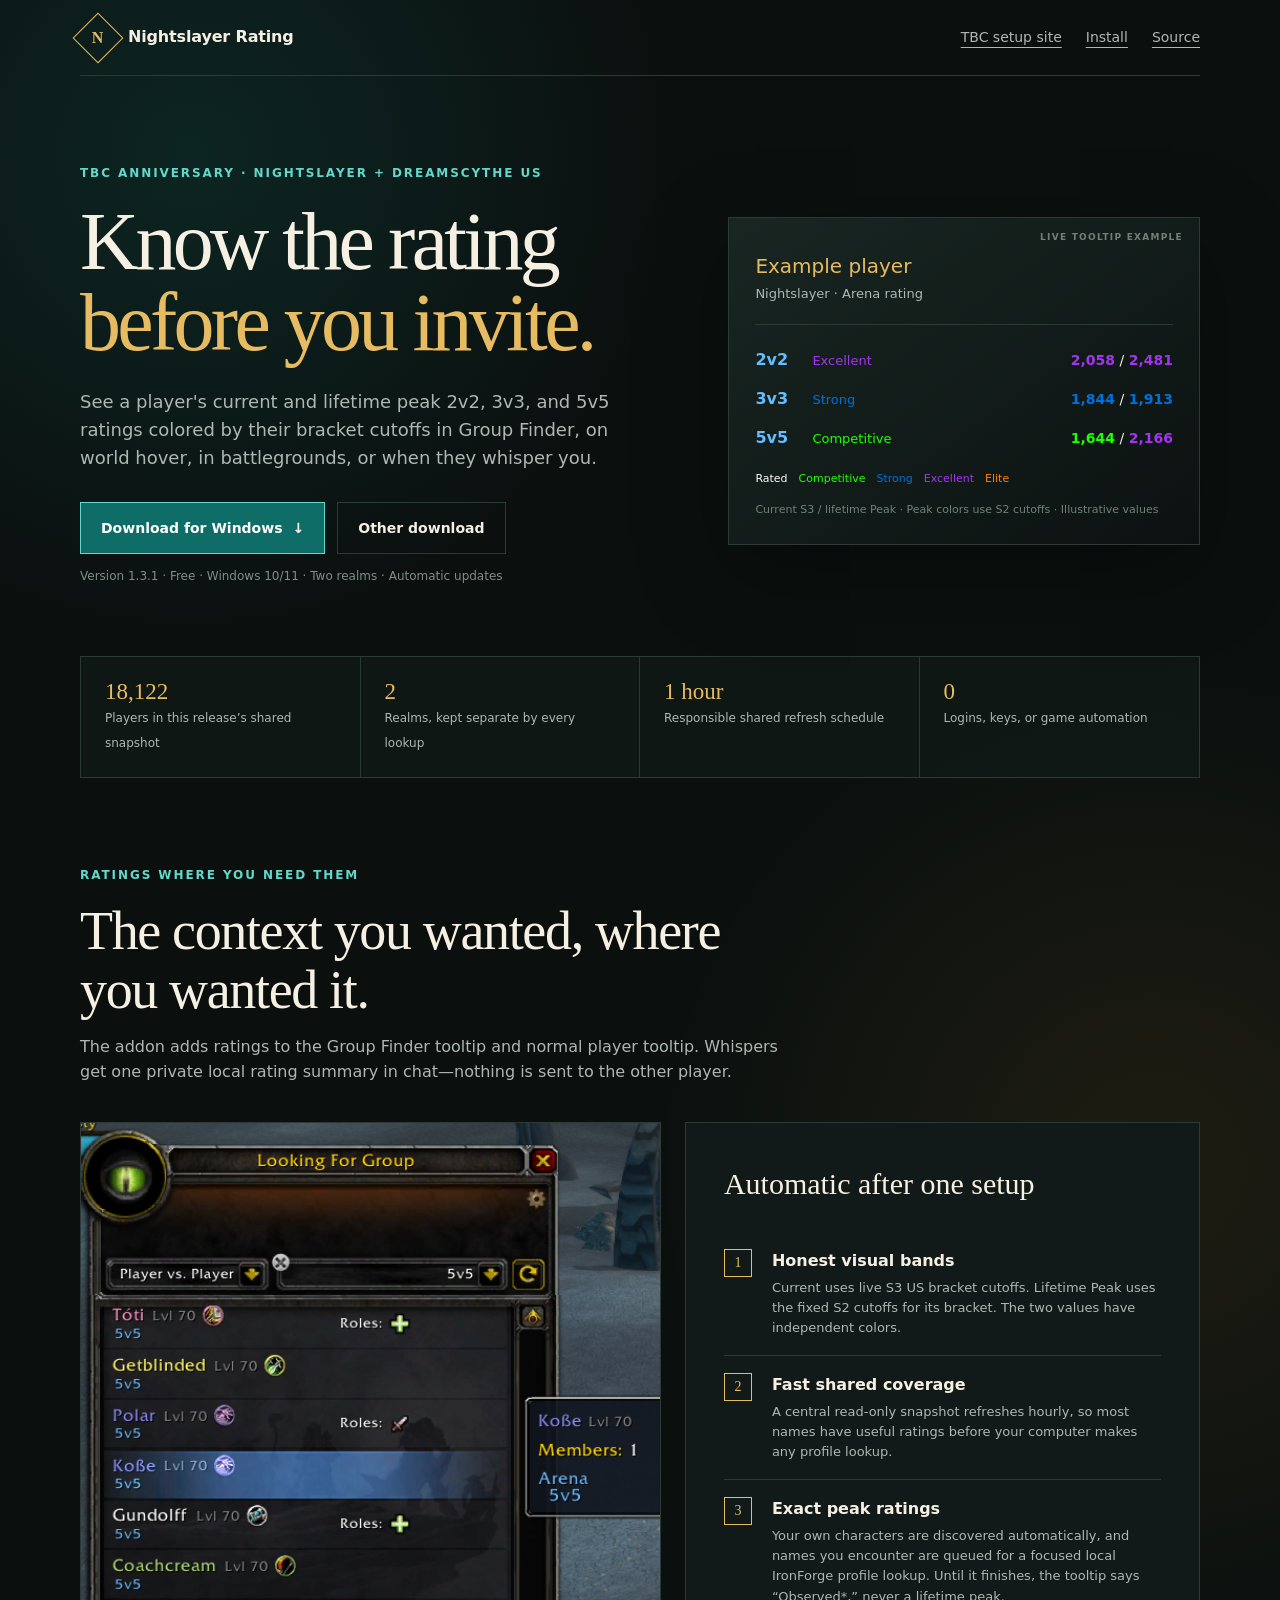
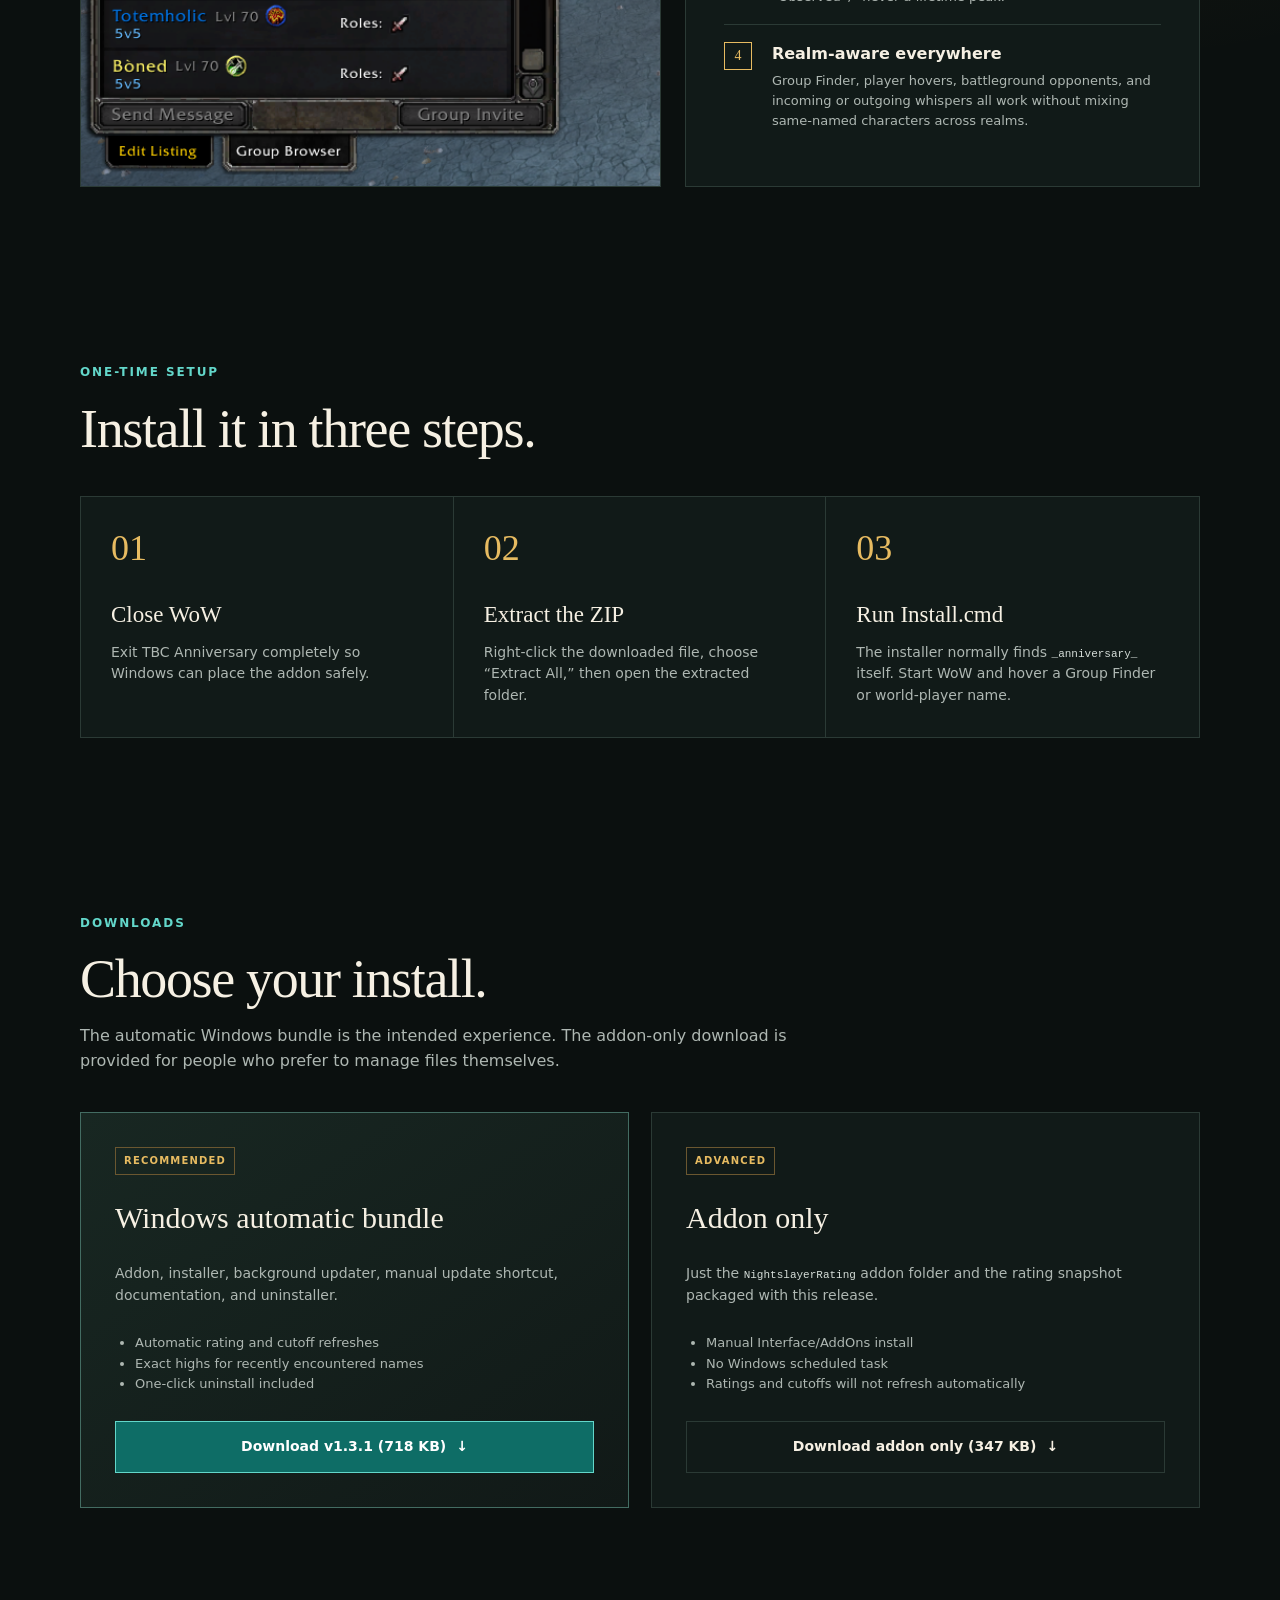
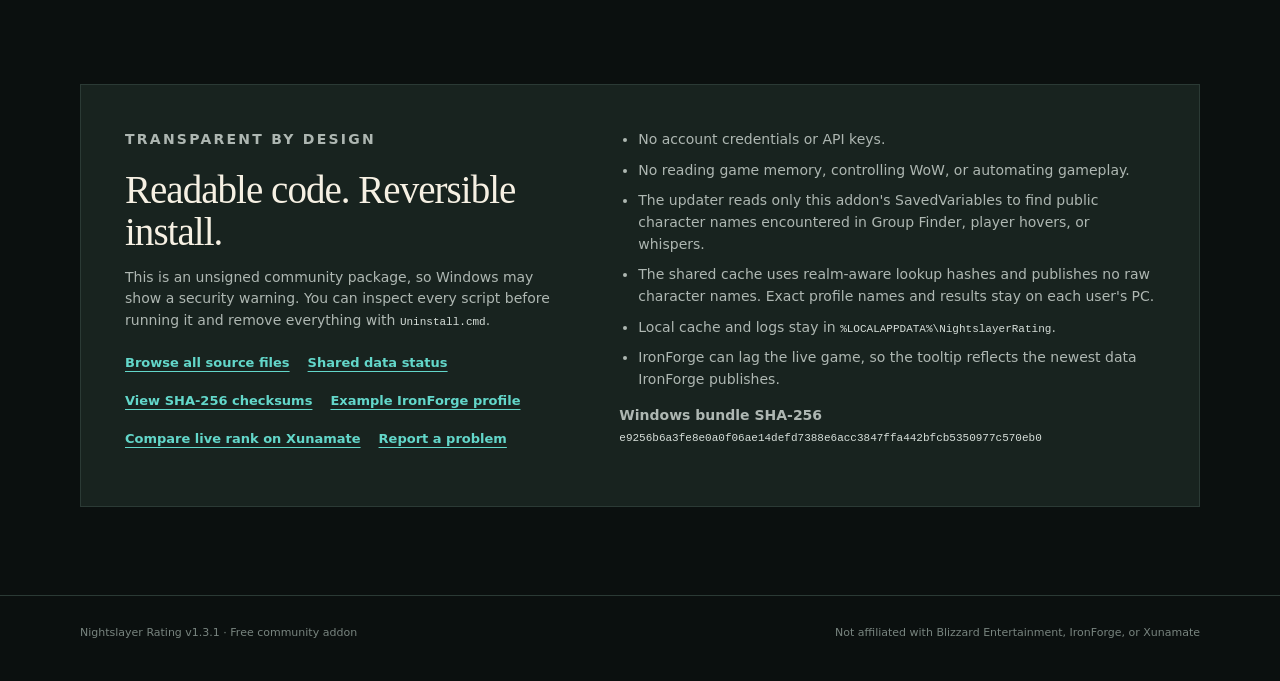
==== commit 5445b581: "Package 1.3.1 with offline updater data and Current/Peak documentation" ====
--- a/nightslayer-rating/index.html
+++ b/nightslayer-rating/index.html
@@ -286,12 +286,12 @@
       <div>
         <p class="eyebrow">TBC Anniversary · Nightslayer + Dreamscythe US</p>
         <h1>Know the rating <em>before you invite.</em></h1>
-        <p class="lede">See a player's current and previous-season 2v2, 3v3, and 5v5 ratings colored by their bracket cutoffs, alongside exact lifetime records in Group Finder, on world hover, in battlegrounds, or when they whisper you.</p>
+        <p class="lede">See a player's current and lifetime peak 2v2, 3v3, and 5v5 ratings colored by their bracket cutoffs in Group Finder, on world hover, in battlegrounds, or when they whisper you.</p>
         <div class="actions">
-          <a class="button" href="downloads/NightslayerRating-1.3.0-Windows.zip" download>Download for Windows <span aria-hidden="true">↓</span></a>
+          <a class="button" href="downloads/NightslayerRating-1.3.1-Windows.zip" download>Download for Windows <span aria-hidden="true">↓</span></a>
           <a class="button secondary" href="#downloads">Other download</a>
         </div>
-        <p class="fine">Version 1.3.0 · Free · Windows 10/11 · Two realms · Automatic updates</p>
+        <p class="fine">Version 1.3.1 · Free · Windows 10/11 · Two realms · Automatic updates</p>
       </div>
 
       <aside class="tooltip-demo" aria-label="Illustrative season rating tooltip">
@@ -302,7 +302,7 @@
         <div class="rating-row"><span class="bracket">3v3</span><span class="label band-strong">Strong</span><span class="numbers"><b class="band-strong">1,844</b> / <b class="band-strong">1,913</b></span></div>
         <div class="rating-row"><span class="bracket">5v5</span><span class="label band-competitive">Competitive</span><span class="numbers"><b class="band-competitive">1,644</b> / <b class="band-excellent">2,166</b></span></div>
         <div class="color-legend" aria-label="Rating color legend"><span class="band-rated">Rated</span><span class="band-competitive">Competitive</span><span class="band-strong">Strong</span><span class="band-excellent">Excellent</span><span class="band-elite">Elite</span></div>
-        <p class="source">Current S3 / archived S2 · Illustrative values · Cutoff ranges, not earned titles</p>
+        <p class="source">Current S3 / lifetime Peak · Peak colors use S2 cutoffs · Illustrative values</p>
       </aside>
     </div>
 
@@ -326,9 +326,9 @@
         </figure>
         <div class="feature-card">
           <h3>Automatic after one setup</h3>
-          <div class="feature"><b>1</b><div><strong>Honest visual bands</strong><p>Current and previous-season ratings use their own US bracket cutoffs. S2 colors are frozen; S3 cutoffs refresh automatically. Record values remain neutral because their season is unknown.</p></div></div>
+          <div class="feature"><b>1</b><div><strong>Honest visual bands</strong><p>Current uses live S3 US bracket cutoffs. Lifetime Peak uses the fixed S2 cutoffs for its bracket. The two values have independent colors.</p></div></div>
           <div class="feature"><b>2</b><div><strong>Fast shared coverage</strong><p>A central read-only snapshot refreshes hourly, so most names have useful ratings before your computer makes any profile lookup.</p></div></div>
-          <div class="feature"><b>3</b><div><strong>Exact record ratings</strong><p>Your own characters are discovered automatically, and names you encounter are queued for a focused local IronForge profile lookup. Until it finishes, the tooltip says “Observed*,” never a lifetime peak.</p></div></div>
+          <div class="feature"><b>3</b><div><strong>Exact peak ratings</strong><p>Your own characters are discovered automatically, and names you encounter are queued for a focused local IronForge profile lookup. Until it finishes, the tooltip says “Observed*,” never a lifetime peak.</p></div></div>
           <div class="feature"><b>4</b><div><strong>Realm-aware everywhere</strong><p>Group Finder, player hovers, battleground opponents, and incoming or outgoing whispers all work without mixing same-named characters across realms.</p></div></div>
         </div>
       </div>
@@ -359,7 +359,7 @@
           <h3>Windows automatic bundle</h3>
           <p>Addon, installer, background updater, manual update shortcut, documentation, and uninstaller.</p>
           <ul><li>Automatic rating and cutoff refreshes</li><li>Exact highs for recently encountered names</li><li>One-click uninstall included</li></ul>
-          <a class="button" href="downloads/NightslayerRating-1.3.0-Windows.zip" download>Download v1.3.0 (368 KB) <span aria-hidden="true">↓</span></a>
+          <a class="button" href="downloads/NightslayerRating-1.3.1-Windows.zip" download>Download v1.3.1 (718 KB) <span aria-hidden="true">↓</span></a>
         </article>
 
         <article class="download-card">
@@ -367,7 +367,7 @@
           <h3>Addon only</h3>
           <p>Just the <code>NightslayerRating</code> addon folder and the rating snapshot packaged with this release.</p>
           <ul><li>Manual Interface/AddOns install</li><li>No Windows scheduled task</li><li>Ratings and cutoffs will not refresh automatically</li></ul>
-          <a class="button secondary" href="downloads/NightslayerRating-1.3.0-AddonOnly.zip" download>Download addon only (347 KB) <span aria-hidden="true">↓</span></a>
+          <a class="button secondary" href="downloads/NightslayerRating-1.3.1-AddonOnly.zip" download>Download addon only (347 KB) <span aria-hidden="true">↓</span></a>
         </article>
       </div>
     </section>
@@ -404,7 +404,7 @@
 
   <footer>
     <div class="footer-row shell">
-      <span>Nightslayer Rating v1.3.0 · Free community addon</span>
+      <span>Nightslayer Rating v1.3.1 · Free community addon</span>
       <span>Not affiliated with Blizzard Entertainment, IronForge, or Xunamate</span>
     </div>
   </footer>
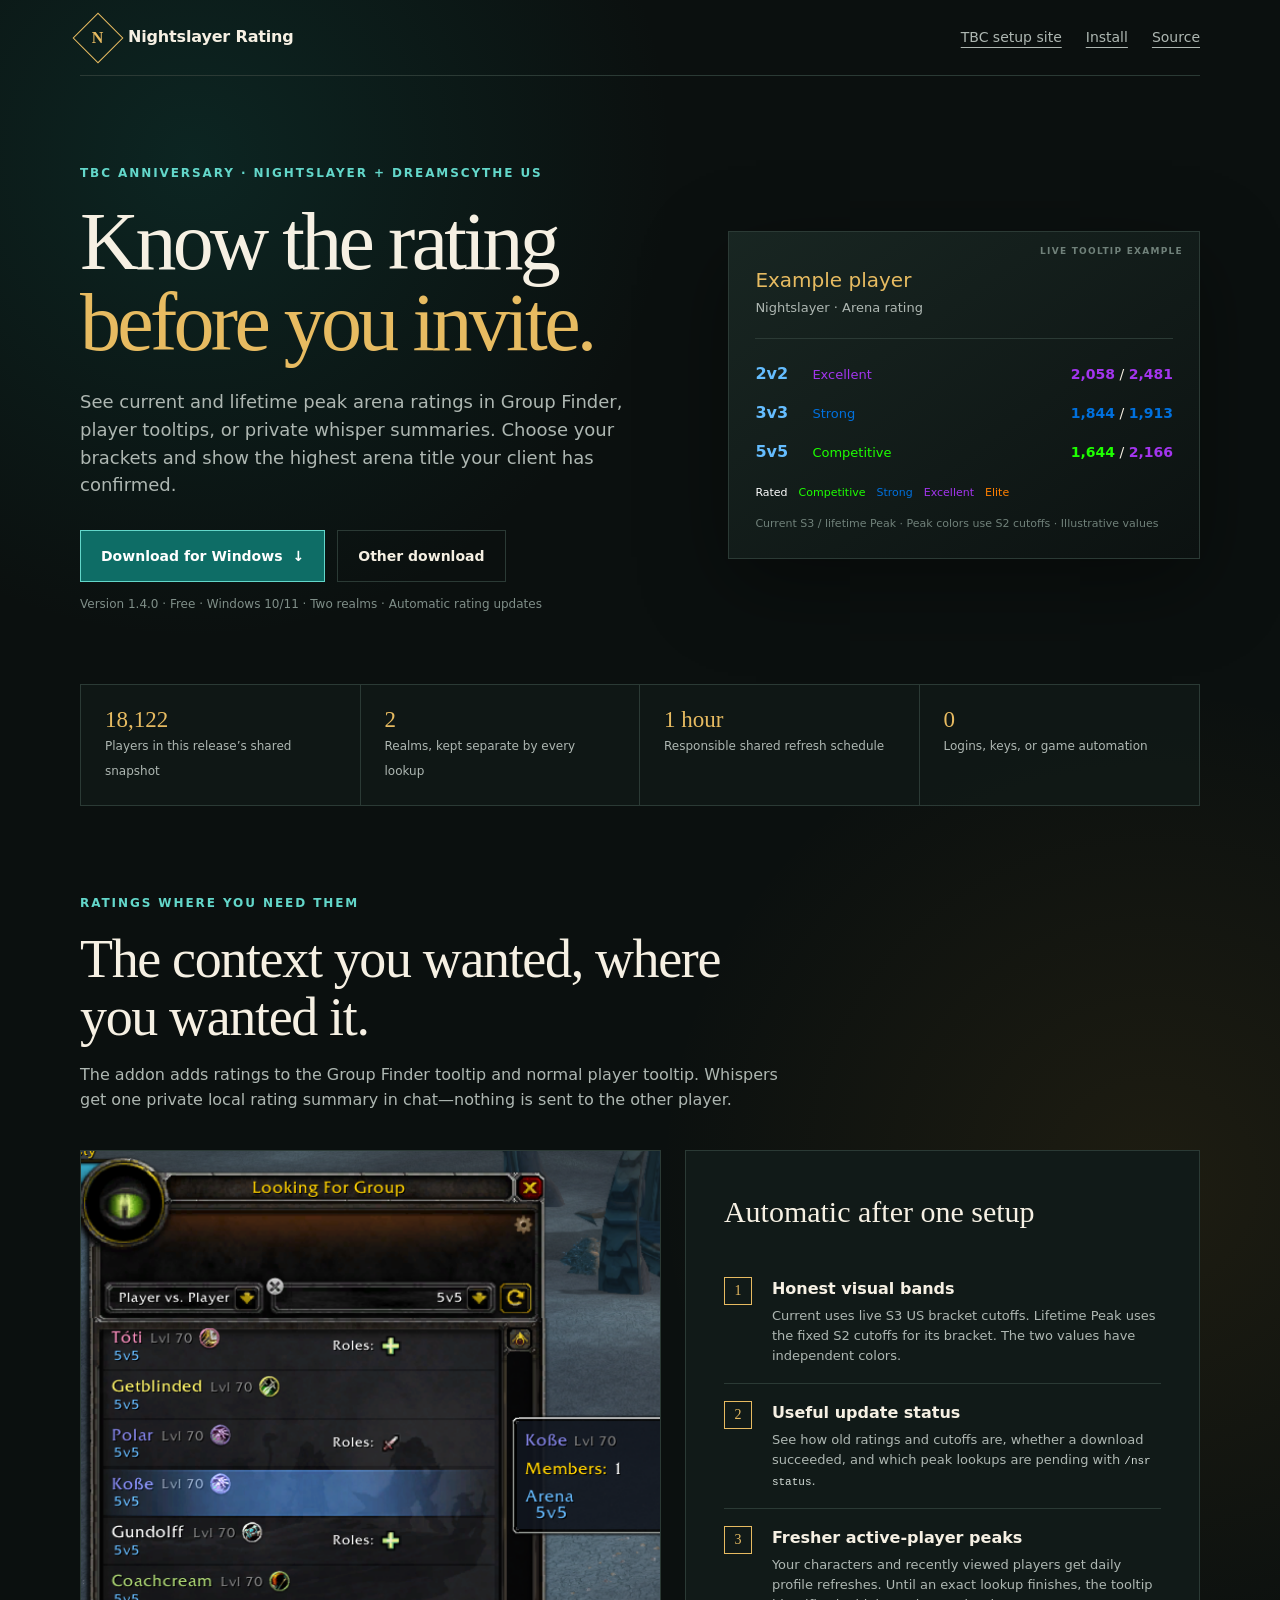
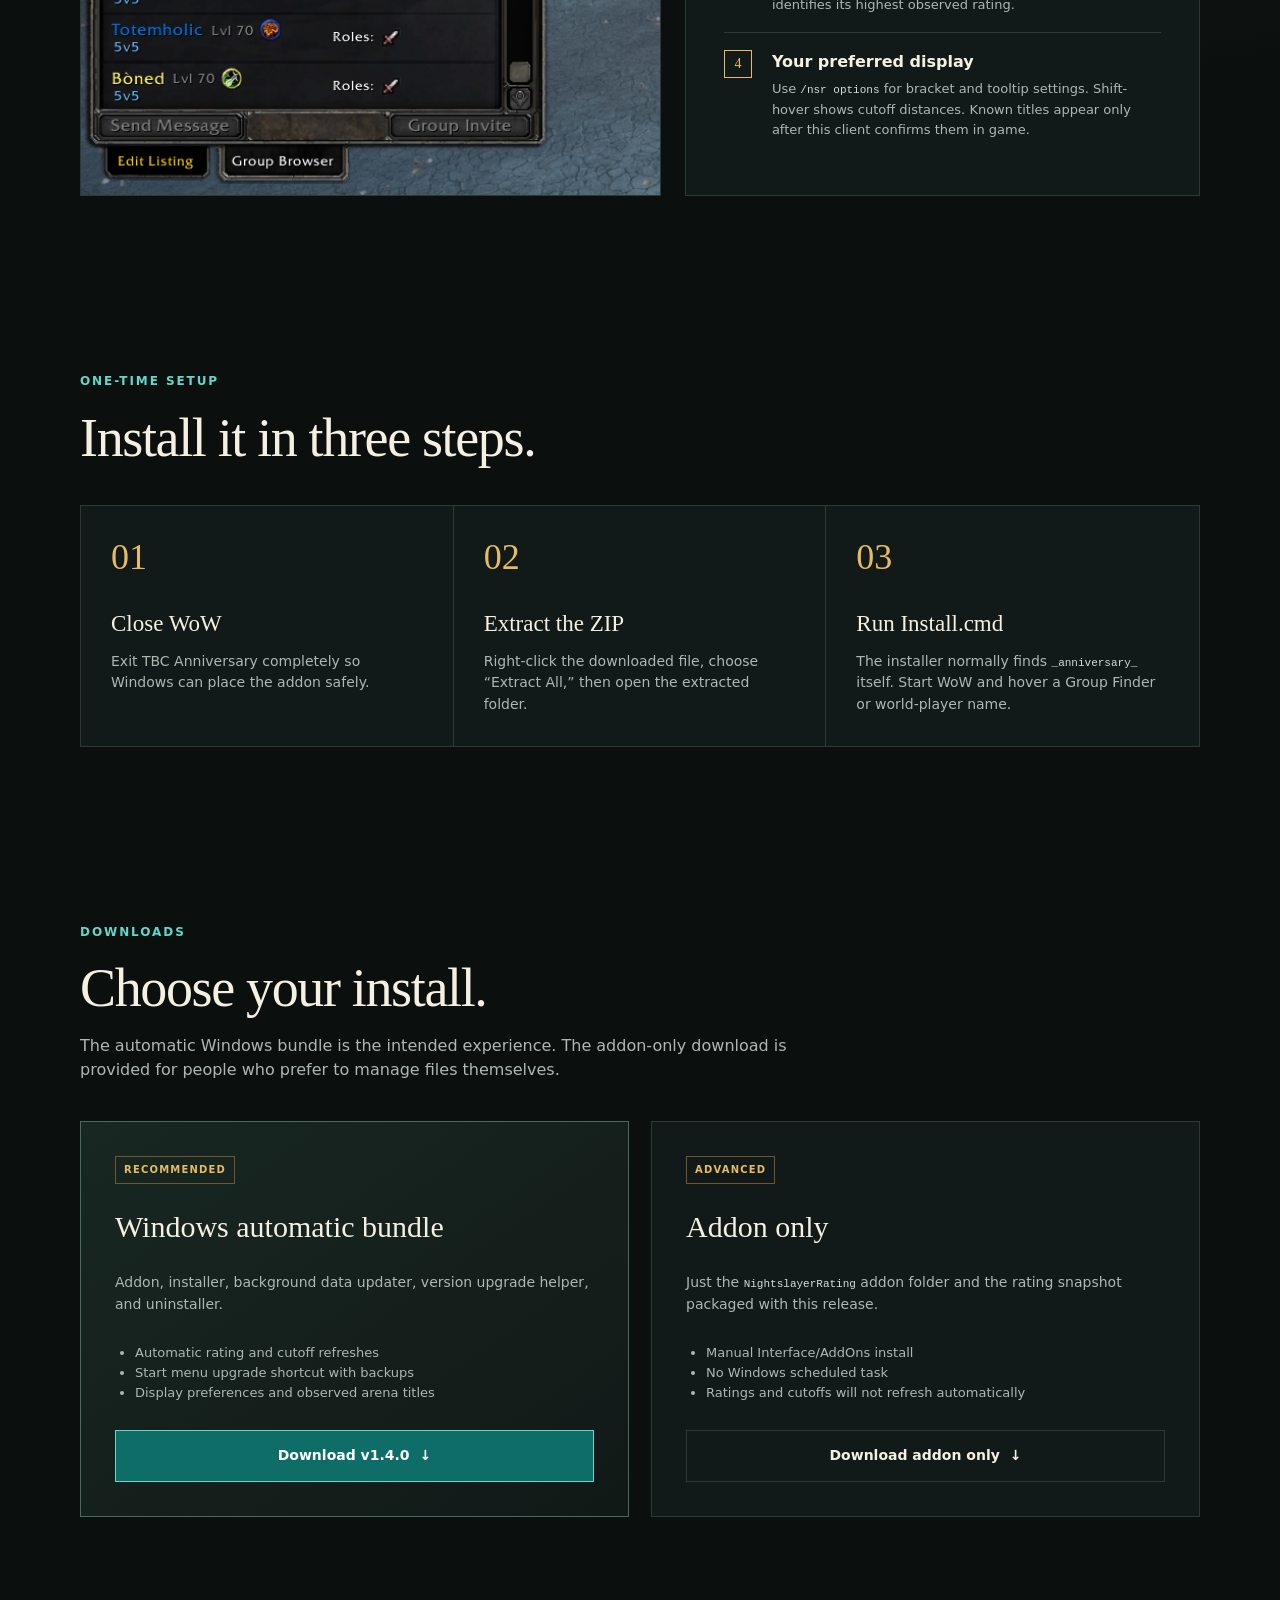
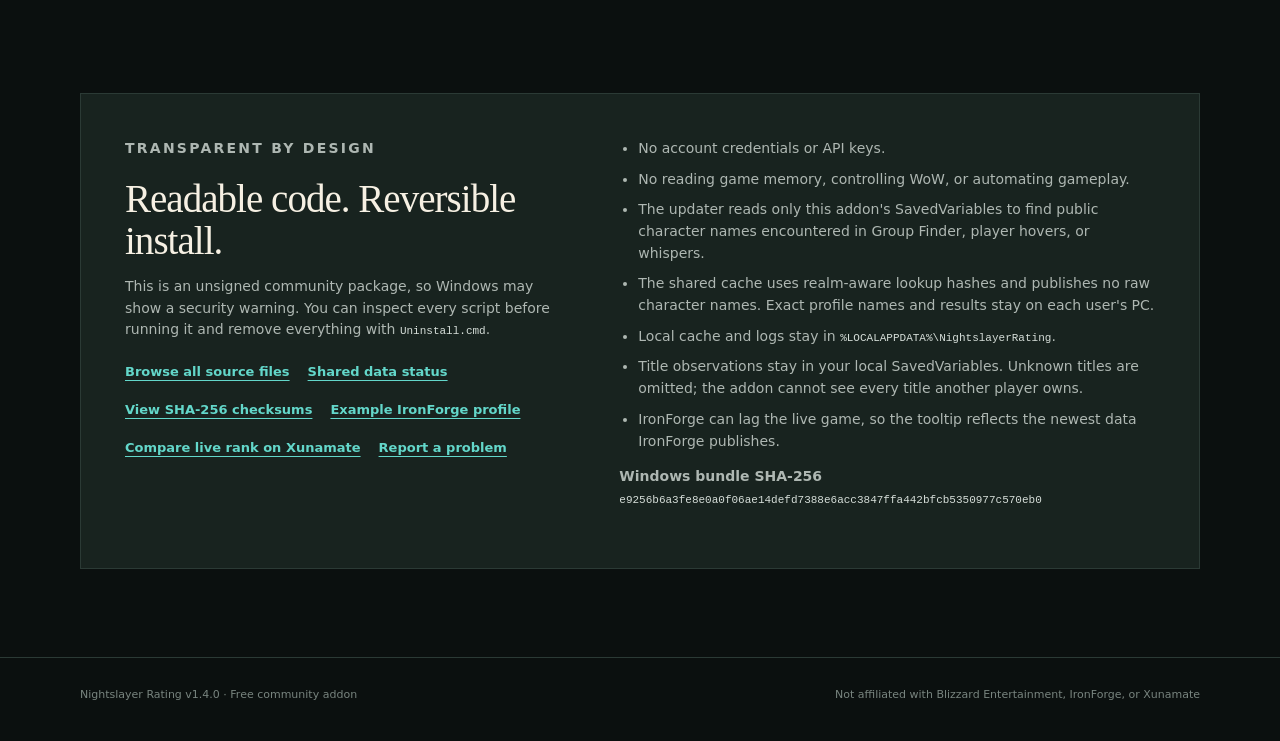
==== commit 506749b8: "Refine peak provenance and document v1.4 upgrades; fix Windows ZIP assembly loading" ====
--- a/nightslayer-rating/index.html
+++ b/nightslayer-rating/index.html
@@ -286,12 +286,12 @@
       <div>
         <p class="eyebrow">TBC Anniversary · Nightslayer + Dreamscythe US</p>
         <h1>Know the rating <em>before you invite.</em></h1>
-        <p class="lede">See a player's current and lifetime peak 2v2, 3v3, and 5v5 ratings colored by their bracket cutoffs in Group Finder, on world hover, in battlegrounds, or when they whisper you.</p>
+        <p class="lede">See current and lifetime peak arena ratings in Group Finder, player tooltips, or private whisper summaries. Choose your brackets and show the highest arena title your client has confirmed.</p>
         <div class="actions">
-          <a class="button" href="downloads/NightslayerRating-1.3.1-Windows.zip" download>Download for Windows <span aria-hidden="true">↓</span></a>
+          <a class="button" href="downloads/NightslayerRating-1.4.0-Windows.zip" download>Download for Windows <span aria-hidden="true">↓</span></a>
           <a class="button secondary" href="#downloads">Other download</a>
         </div>
-        <p class="fine">Version 1.3.1 · Free · Windows 10/11 · Two realms · Automatic updates</p>
+        <p class="fine">Version 1.4.0 · Free · Windows 10/11 · Two realms · Automatic rating updates</p>
       </div>
 
       <aside class="tooltip-demo" aria-label="Illustrative season rating tooltip">
@@ -327,9 +327,9 @@
         <div class="feature-card">
           <h3>Automatic after one setup</h3>
           <div class="feature"><b>1</b><div><strong>Honest visual bands</strong><p>Current uses live S3 US bracket cutoffs. Lifetime Peak uses the fixed S2 cutoffs for its bracket. The two values have independent colors.</p></div></div>
-          <div class="feature"><b>2</b><div><strong>Fast shared coverage</strong><p>A central read-only snapshot refreshes hourly, so most names have useful ratings before your computer makes any profile lookup.</p></div></div>
-          <div class="feature"><b>3</b><div><strong>Exact peak ratings</strong><p>Your own characters are discovered automatically, and names you encounter are queued for a focused local IronForge profile lookup. Until it finishes, the tooltip says “Observed*,” never a lifetime peak.</p></div></div>
-          <div class="feature"><b>4</b><div><strong>Realm-aware everywhere</strong><p>Group Finder, player hovers, battleground opponents, and incoming or outgoing whispers all work without mixing same-named characters across realms.</p></div></div>
+          <div class="feature"><b>2</b><div><strong>Useful update status</strong><p>See how old ratings and cutoffs are, whether a download succeeded, and which peak lookups are pending with <code>/nsr status</code>.</p></div></div>
+          <div class="feature"><b>3</b><div><strong>Fresher active-player peaks</strong><p>Your characters and recently viewed players get daily profile refreshes. Until an exact lookup finishes, the tooltip identifies its highest observed rating.</p></div></div>
+          <div class="feature"><b>4</b><div><strong>Your preferred display</strong><p>Use <code>/nsr options</code> for bracket and tooltip settings. Shift-hover shows cutoff distances. Known titles appear only after this client confirms them in game.</p></div></div>
         </div>
       </div>
     </section>
@@ -357,9 +357,9 @@
         <article class="download-card recommended">
           <span class="tag">RECOMMENDED</span>
           <h3>Windows automatic bundle</h3>
-          <p>Addon, installer, background updater, manual update shortcut, documentation, and uninstaller.</p>
-          <ul><li>Automatic rating and cutoff refreshes</li><li>Exact highs for recently encountered names</li><li>One-click uninstall included</li></ul>
-          <a class="button" href="downloads/NightslayerRating-1.3.1-Windows.zip" download>Download v1.3.1 (718 KB) <span aria-hidden="true">↓</span></a>
+          <p>Addon, installer, background data updater, version upgrade helper, and uninstaller.</p>
+          <ul><li>Automatic rating and cutoff refreshes</li><li>Start menu upgrade shortcut with backups</li><li>Display preferences and observed arena titles</li></ul>
+          <a class="button" href="downloads/NightslayerRating-1.4.0-Windows.zip" download>Download v1.4.0 <span aria-hidden="true">↓</span></a>
         </article>
 
         <article class="download-card">
@@ -367,7 +367,7 @@
           <h3>Addon only</h3>
           <p>Just the <code>NightslayerRating</code> addon folder and the rating snapshot packaged with this release.</p>
           <ul><li>Manual Interface/AddOns install</li><li>No Windows scheduled task</li><li>Ratings and cutoffs will not refresh automatically</li></ul>
-          <a class="button secondary" href="downloads/NightslayerRating-1.3.1-AddonOnly.zip" download>Download addon only (347 KB) <span aria-hidden="true">↓</span></a>
+          <a class="button secondary" href="downloads/NightslayerRating-1.4.0-AddonOnly.zip" download>Download addon only <span aria-hidden="true">↓</span></a>
         </article>
       </div>
     </section>
@@ -394,6 +394,7 @@
             <li>The updater reads only this addon's SavedVariables to find public character names encountered in Group Finder, player hovers, or whispers.</li>
             <li>The shared cache uses realm-aware lookup hashes and publishes no raw character names. Exact profile names and results stay on each user's PC.</li>
             <li>Local cache and logs stay in <code>%LOCALAPPDATA%\NightslayerRating</code>.</li>
+            <li>Title observations stay in your local SavedVariables. Unknown titles are omitted; the addon cannot see every title another player owns.</li>
             <li>IronForge can lag the live game, so the tooltip reflects the newest data IronForge publishes.</li>
           </ul>
           <p><strong>Windows bundle SHA-256</strong><br><code>e9256b6a3fe8e0a0f06ae14defd7388e6acc3847ffa442bfcb5350977c570eb0</code></p>
@@ -404,7 +405,7 @@
 
   <footer>
     <div class="footer-row shell">
-      <span>Nightslayer Rating v1.3.1 · Free community addon</span>
+      <span>Nightslayer Rating v1.4.0 · Free community addon</span>
       <span>Not affiliated with Blizzard Entertainment, IronForge, or Xunamate</span>
     </div>
   </footer>
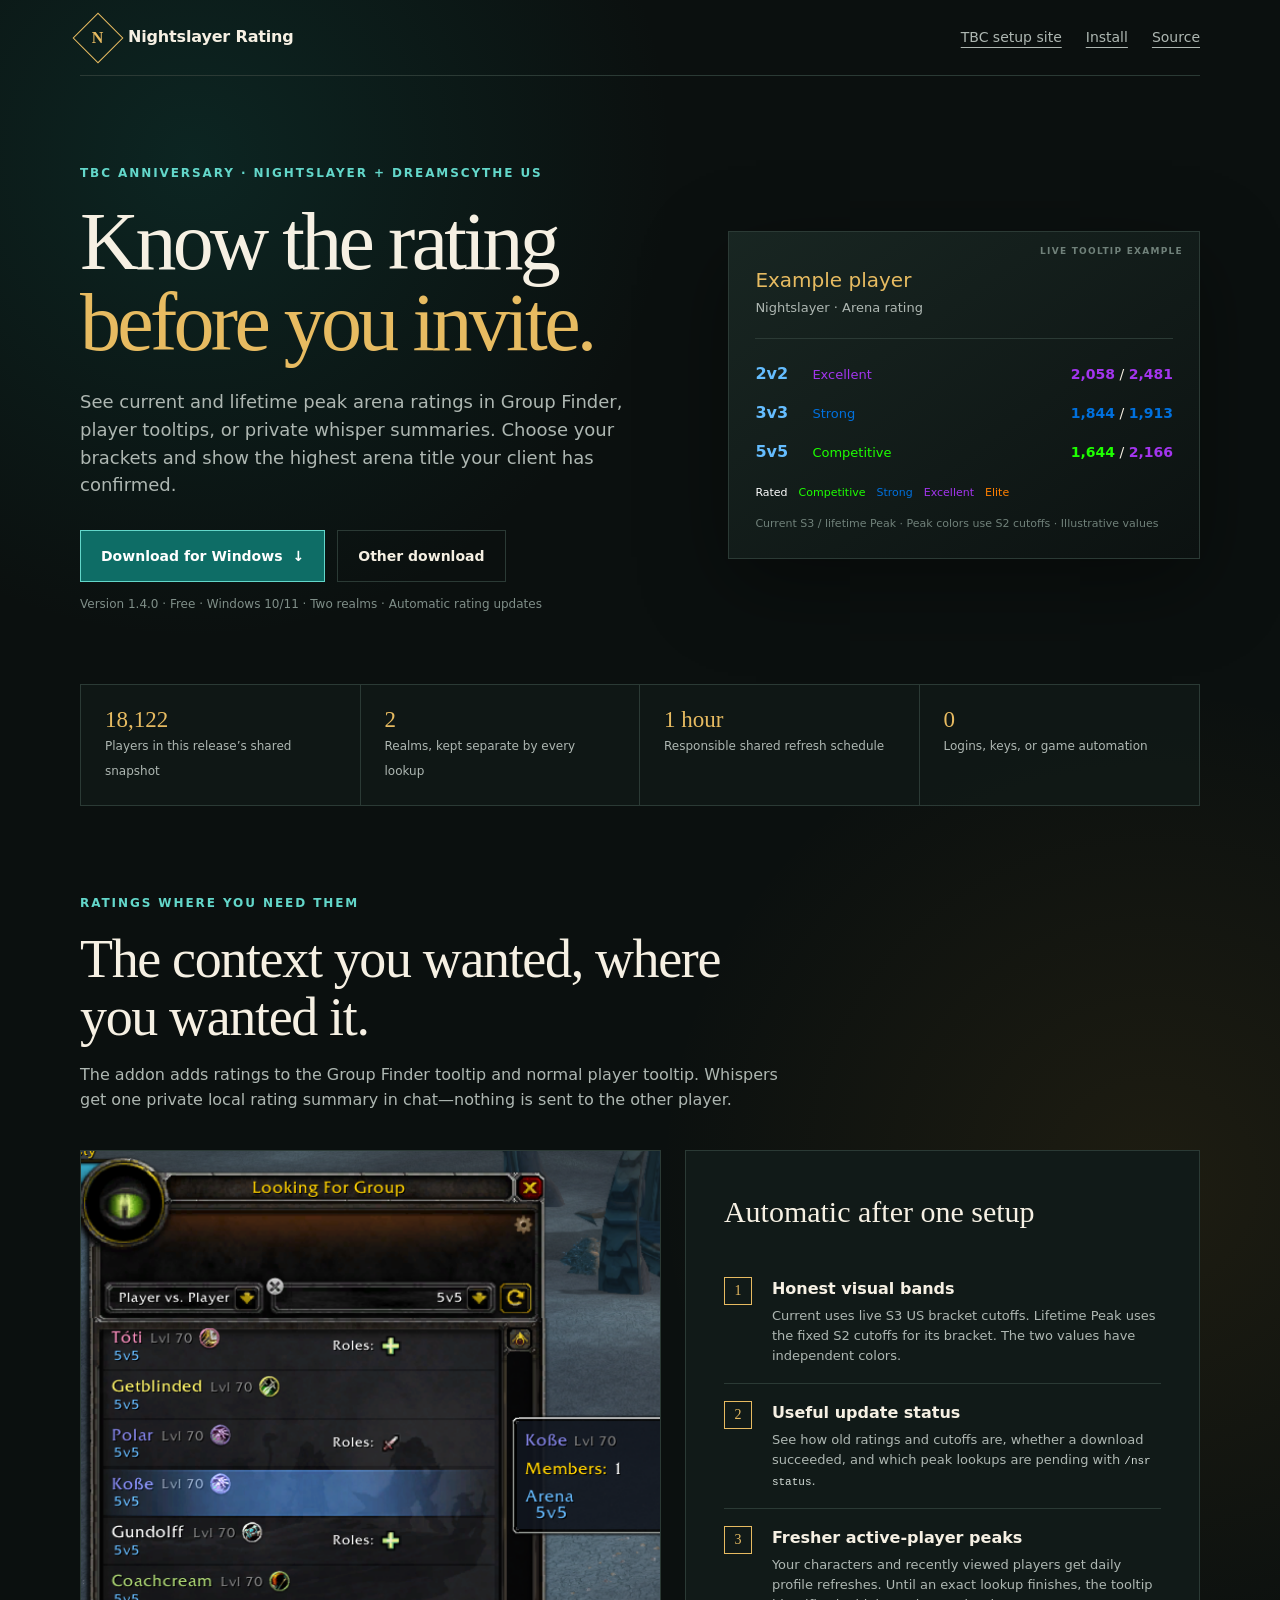
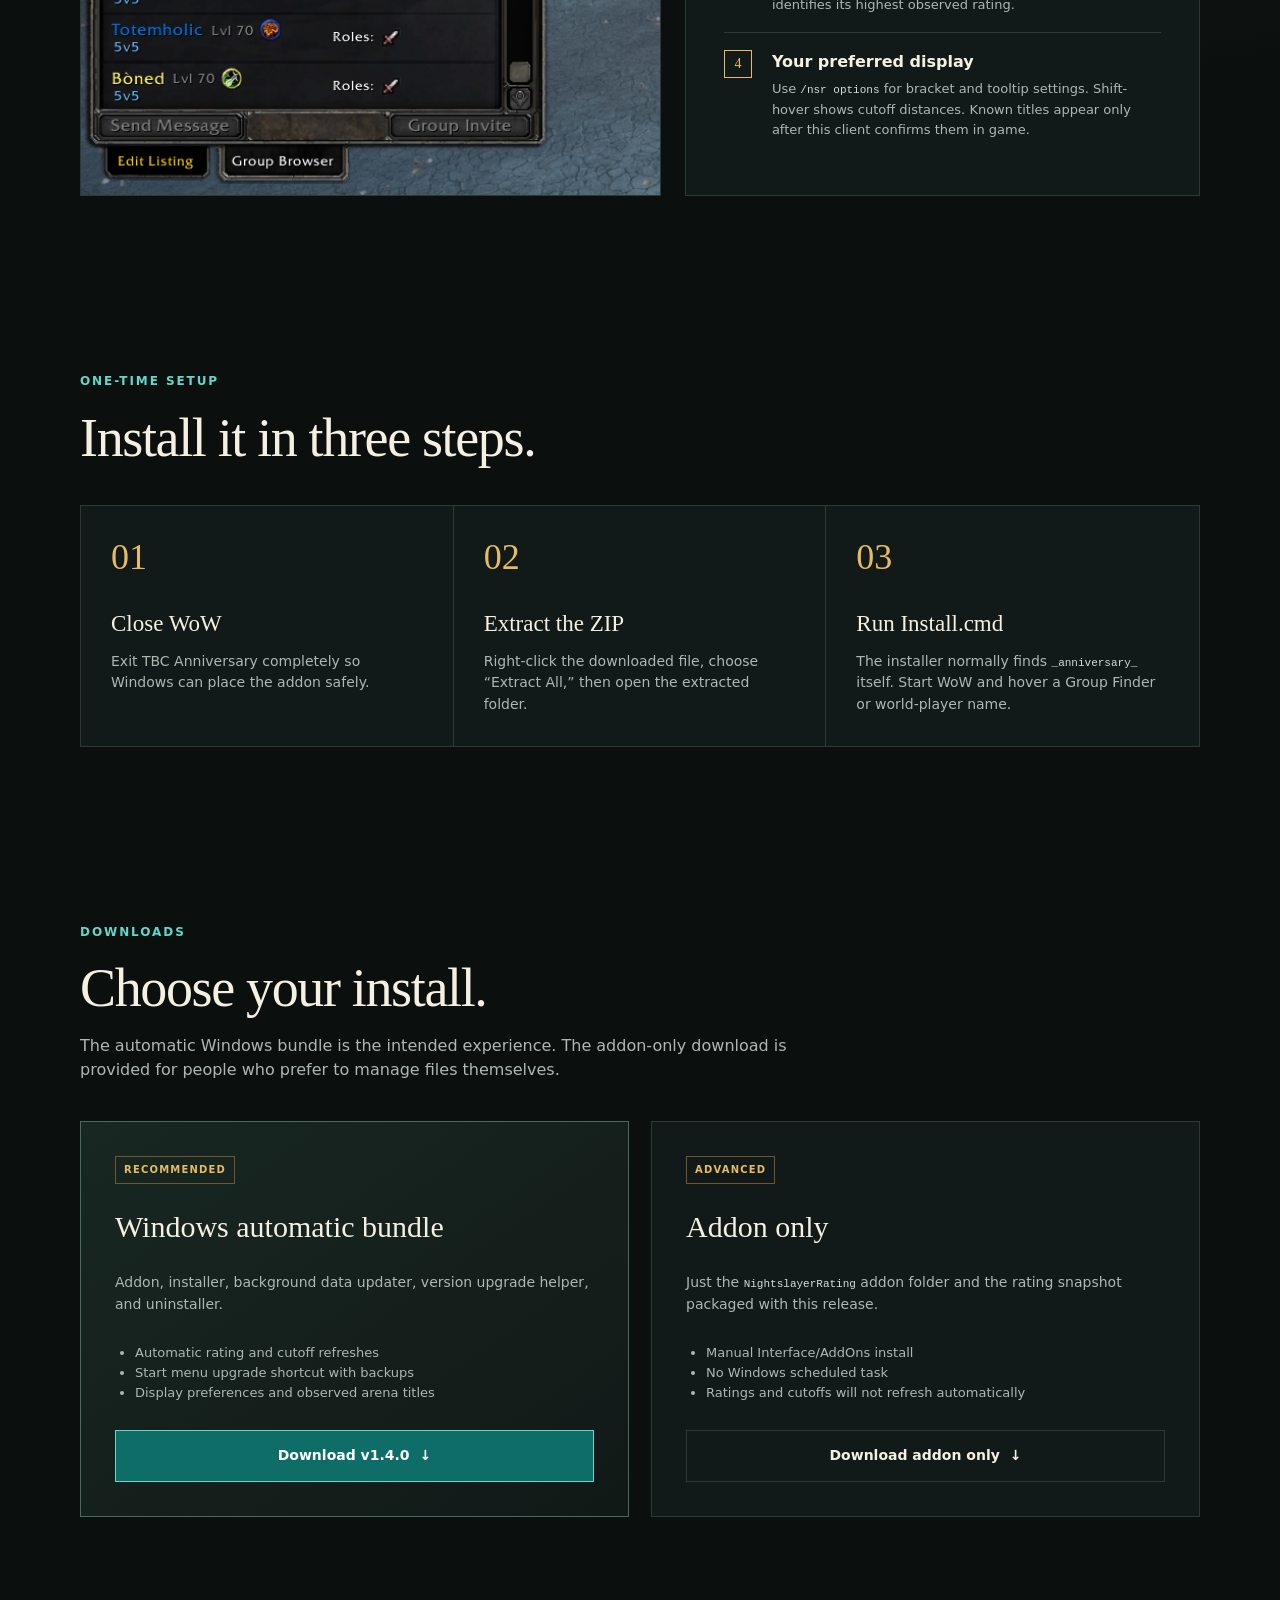
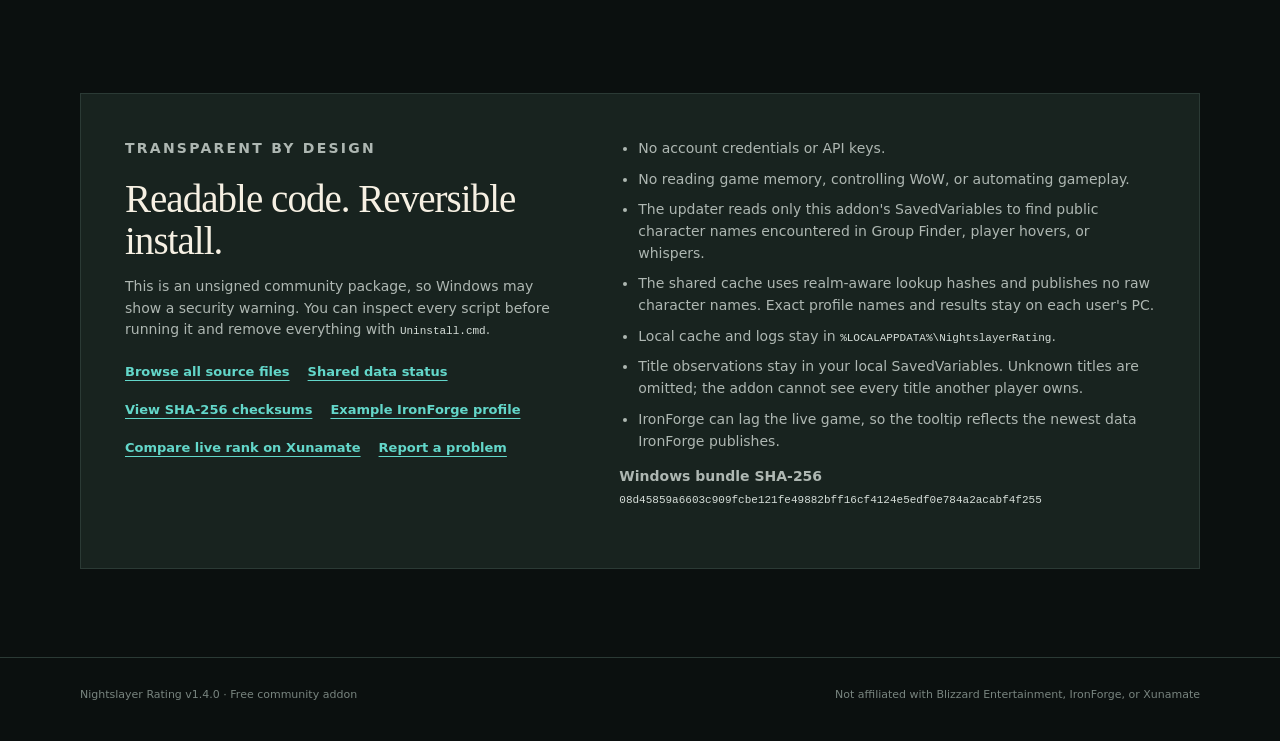
==== commit c1da572b: "Package v1.4.0 Windows and addon downloads with matching upgrade manifest" ====
--- a/nightslayer-rating/index.html
+++ b/nightslayer-rating/index.html
@@ -397,7 +397,7 @@
             <li>Title observations stay in your local SavedVariables. Unknown titles are omitted; the addon cannot see every title another player owns.</li>
             <li>IronForge can lag the live game, so the tooltip reflects the newest data IronForge publishes.</li>
           </ul>
-          <p><strong>Windows bundle SHA-256</strong><br><code>e9256b6a3fe8e0a0f06ae14defd7388e6acc3847ffa442bfcb5350977c570eb0</code></p>
+          <p><strong>Windows bundle SHA-256</strong><br><code>08d45859a6603c909fcbe121fe49882bff16cf4124e5edf0e784a2acabf4f255</code></p>
         </div>
       </div>
     </section>
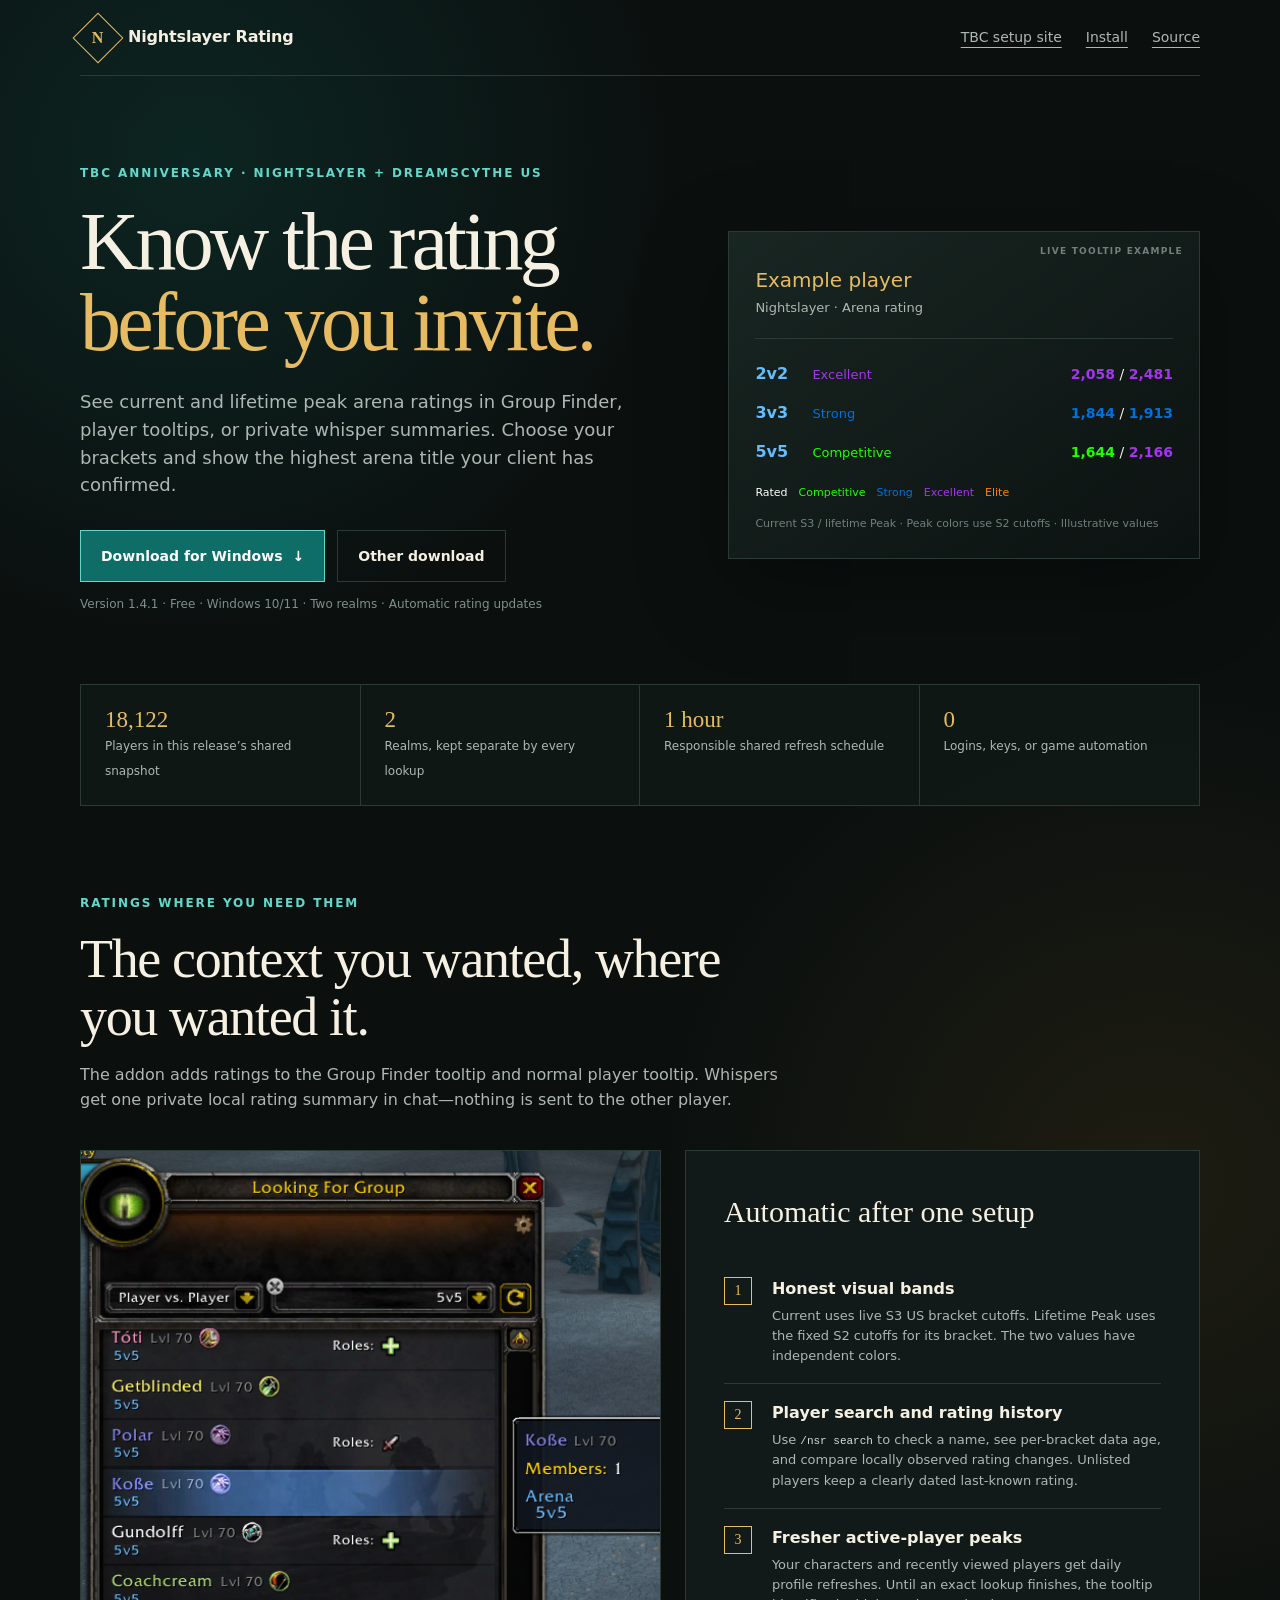
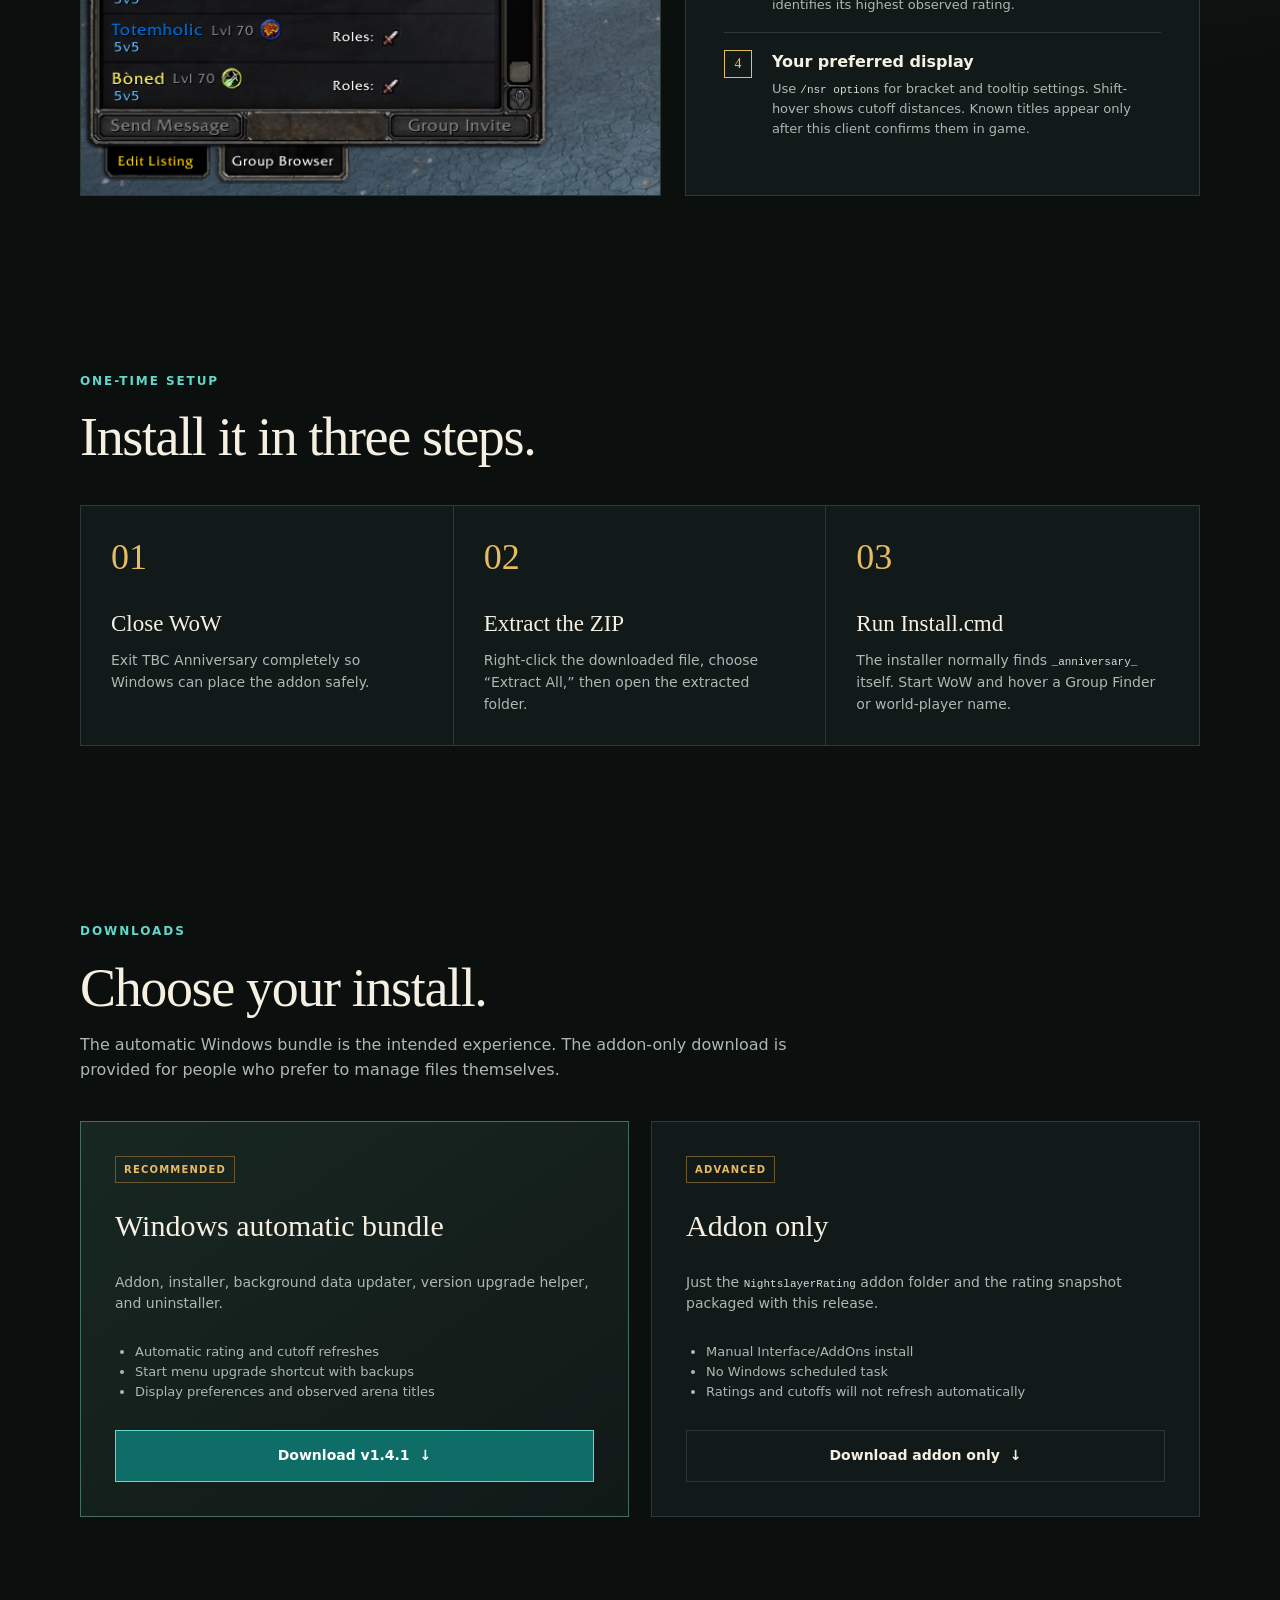
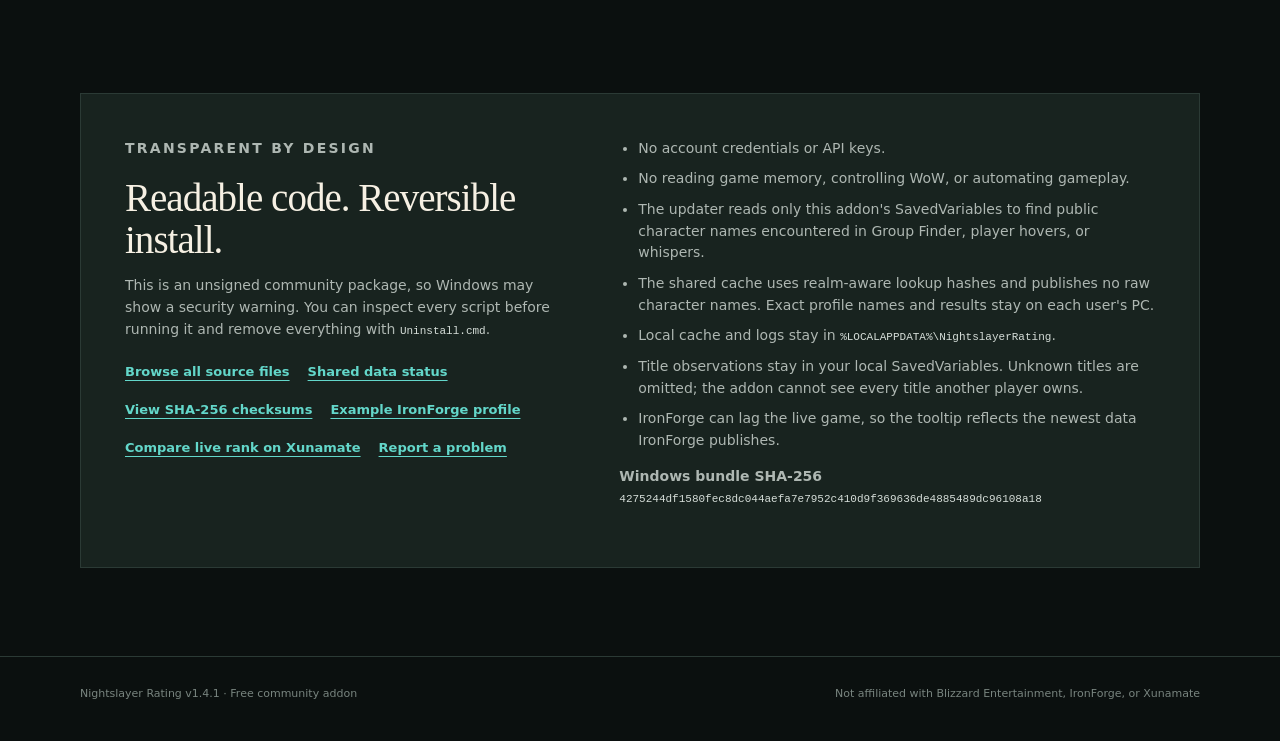
==== commit a75dca0a: "Package 1.4.1 and automate verified release pull requests" ====
--- a/nightslayer-rating/index.html
+++ b/nightslayer-rating/index.html
@@ -288,10 +288,10 @@
         <h1>Know the rating <em>before you invite.</em></h1>
         <p class="lede">See current and lifetime peak arena ratings in Group Finder, player tooltips, or private whisper summaries. Choose your brackets and show the highest arena title your client has confirmed.</p>
         <div class="actions">
-          <a class="button" href="downloads/NightslayerRating-1.4.0-Windows.zip" download>Download for Windows <span aria-hidden="true">↓</span></a>
+          <a class="button" href="downloads/NightslayerRating-1.4.1-Windows.zip" download>Download for Windows <span aria-hidden="true">↓</span></a>
           <a class="button secondary" href="#downloads">Other download</a>
         </div>
-        <p class="fine">Version 1.4.0 · Free · Windows 10/11 · Two realms · Automatic rating updates</p>
+        <p class="fine">Version 1.4.1 · Free · Windows 10/11 · Two realms · Automatic rating updates</p>
       </div>
 
       <aside class="tooltip-demo" aria-label="Illustrative season rating tooltip">
@@ -327,7 +327,7 @@
         <div class="feature-card">
           <h3>Automatic after one setup</h3>
           <div class="feature"><b>1</b><div><strong>Honest visual bands</strong><p>Current uses live S3 US bracket cutoffs. Lifetime Peak uses the fixed S2 cutoffs for its bracket. The two values have independent colors.</p></div></div>
-          <div class="feature"><b>2</b><div><strong>Useful update status</strong><p>See how old ratings and cutoffs are, whether a download succeeded, and which peak lookups are pending with <code>/nsr status</code>.</p></div></div>
+          <div class="feature"><b>2</b><div><strong>Player search and rating history</strong><p>Use <code>/nsr search</code> to check a name, see per-bracket data age, and compare locally observed rating changes. Unlisted players keep a clearly dated last-known rating.</p></div></div>
           <div class="feature"><b>3</b><div><strong>Fresher active-player peaks</strong><p>Your characters and recently viewed players get daily profile refreshes. Until an exact lookup finishes, the tooltip identifies its highest observed rating.</p></div></div>
           <div class="feature"><b>4</b><div><strong>Your preferred display</strong><p>Use <code>/nsr options</code> for bracket and tooltip settings. Shift-hover shows cutoff distances. Known titles appear only after this client confirms them in game.</p></div></div>
         </div>
@@ -359,7 +359,7 @@
           <h3>Windows automatic bundle</h3>
           <p>Addon, installer, background data updater, version upgrade helper, and uninstaller.</p>
           <ul><li>Automatic rating and cutoff refreshes</li><li>Start menu upgrade shortcut with backups</li><li>Display preferences and observed arena titles</li></ul>
-          <a class="button" href="downloads/NightslayerRating-1.4.0-Windows.zip" download>Download v1.4.0 <span aria-hidden="true">↓</span></a>
+          <a class="button" href="downloads/NightslayerRating-1.4.1-Windows.zip" download>Download v1.4.1 <span aria-hidden="true">↓</span></a>
         </article>
 
         <article class="download-card">
@@ -367,7 +367,7 @@
           <h3>Addon only</h3>
           <p>Just the <code>NightslayerRating</code> addon folder and the rating snapshot packaged with this release.</p>
           <ul><li>Manual Interface/AddOns install</li><li>No Windows scheduled task</li><li>Ratings and cutoffs will not refresh automatically</li></ul>
-          <a class="button secondary" href="downloads/NightslayerRating-1.4.0-AddonOnly.zip" download>Download addon only <span aria-hidden="true">↓</span></a>
+          <a class="button secondary" href="downloads/NightslayerRating-1.4.1-AddonOnly.zip" download>Download addon only <span aria-hidden="true">↓</span></a>
         </article>
       </div>
     </section>
@@ -397,7 +397,7 @@
             <li>Title observations stay in your local SavedVariables. Unknown titles are omitted; the addon cannot see every title another player owns.</li>
             <li>IronForge can lag the live game, so the tooltip reflects the newest data IronForge publishes.</li>
           </ul>
-          <p><strong>Windows bundle SHA-256</strong><br><code>08d45859a6603c909fcbe121fe49882bff16cf4124e5edf0e784a2acabf4f255</code></p>
+          <p><strong>Windows bundle SHA-256</strong><br><code>4275244df1580fec8dc044aefa7e7952c410d9f369636de4885489dc96108a18</code></p>
         </div>
       </div>
     </section>
@@ -405,7 +405,7 @@
 
   <footer>
     <div class="footer-row shell">
-      <span>Nightslayer Rating v1.4.0 · Free community addon</span>
+      <span>Nightslayer Rating v1.4.1 · Free community addon</span>
       <span>Not affiliated with Blizzard Entertainment, IronForge, or Xunamate</span>
     </div>
   </footer>
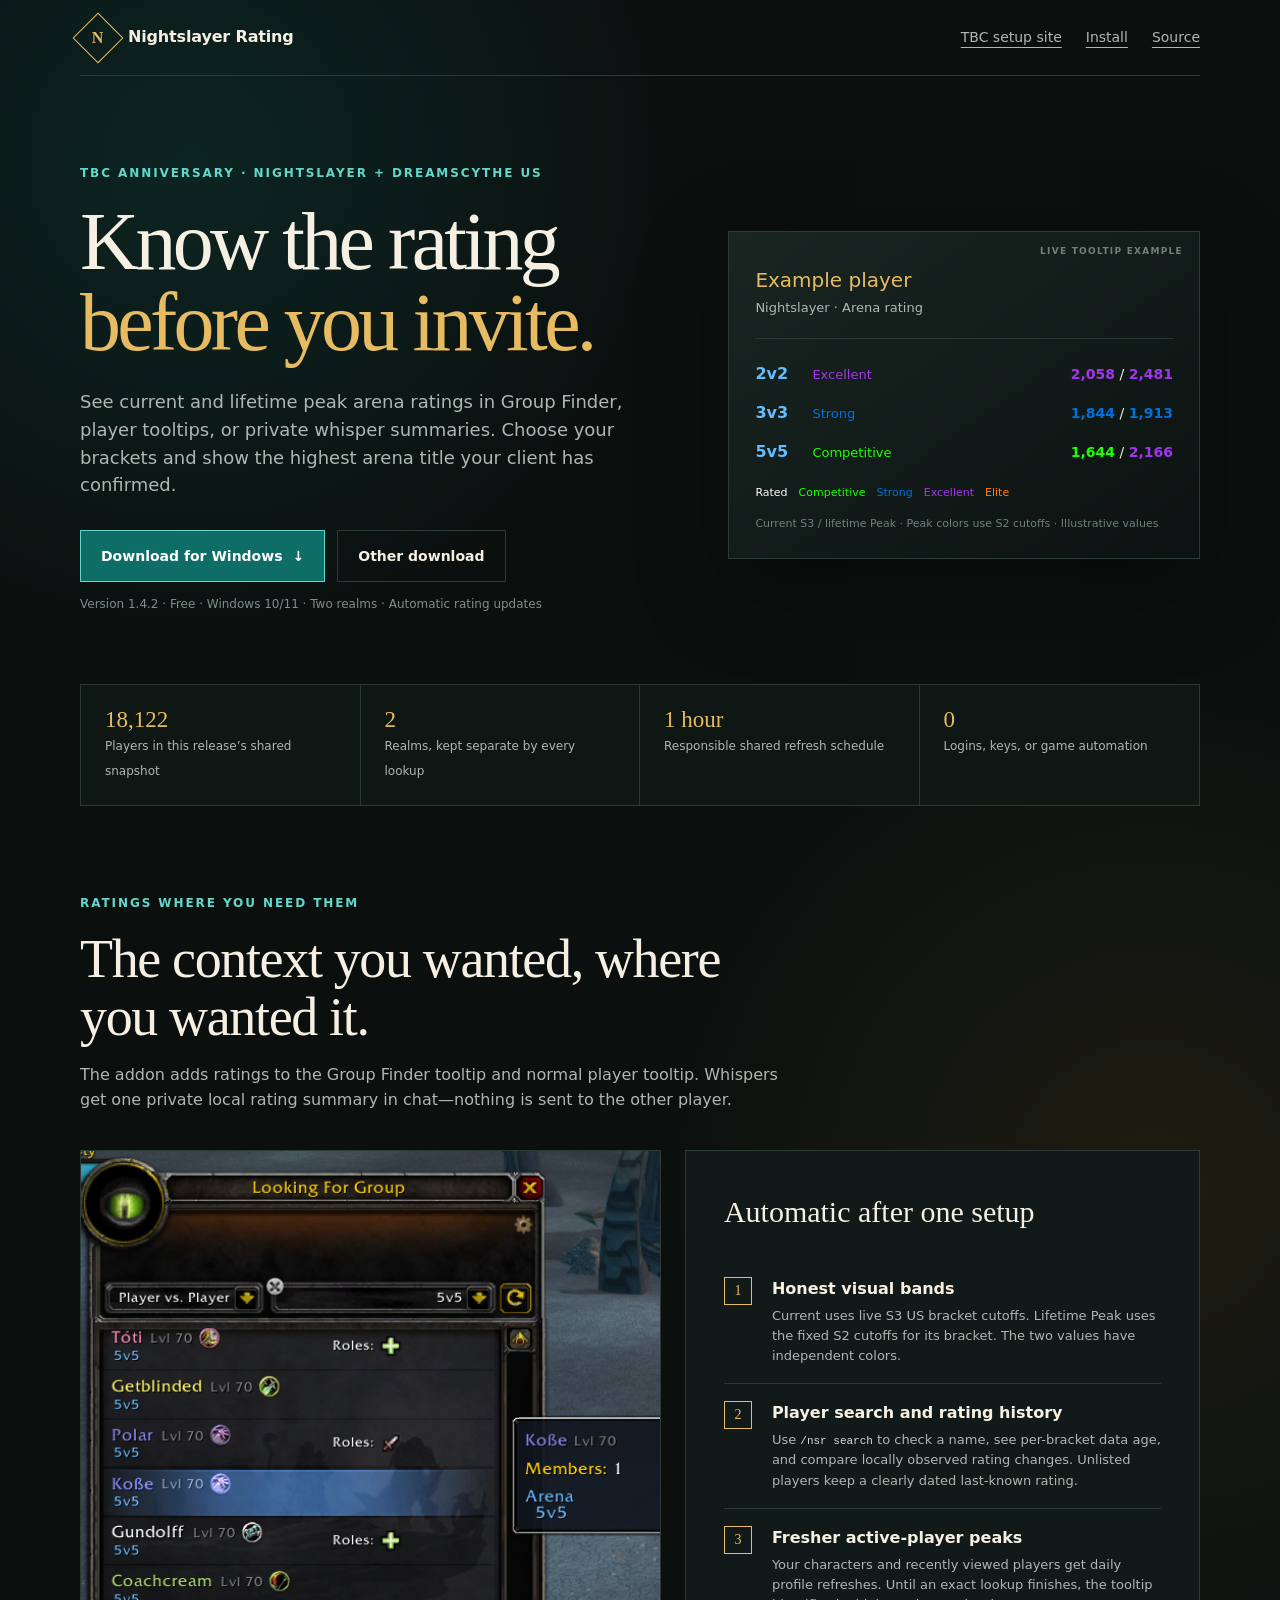
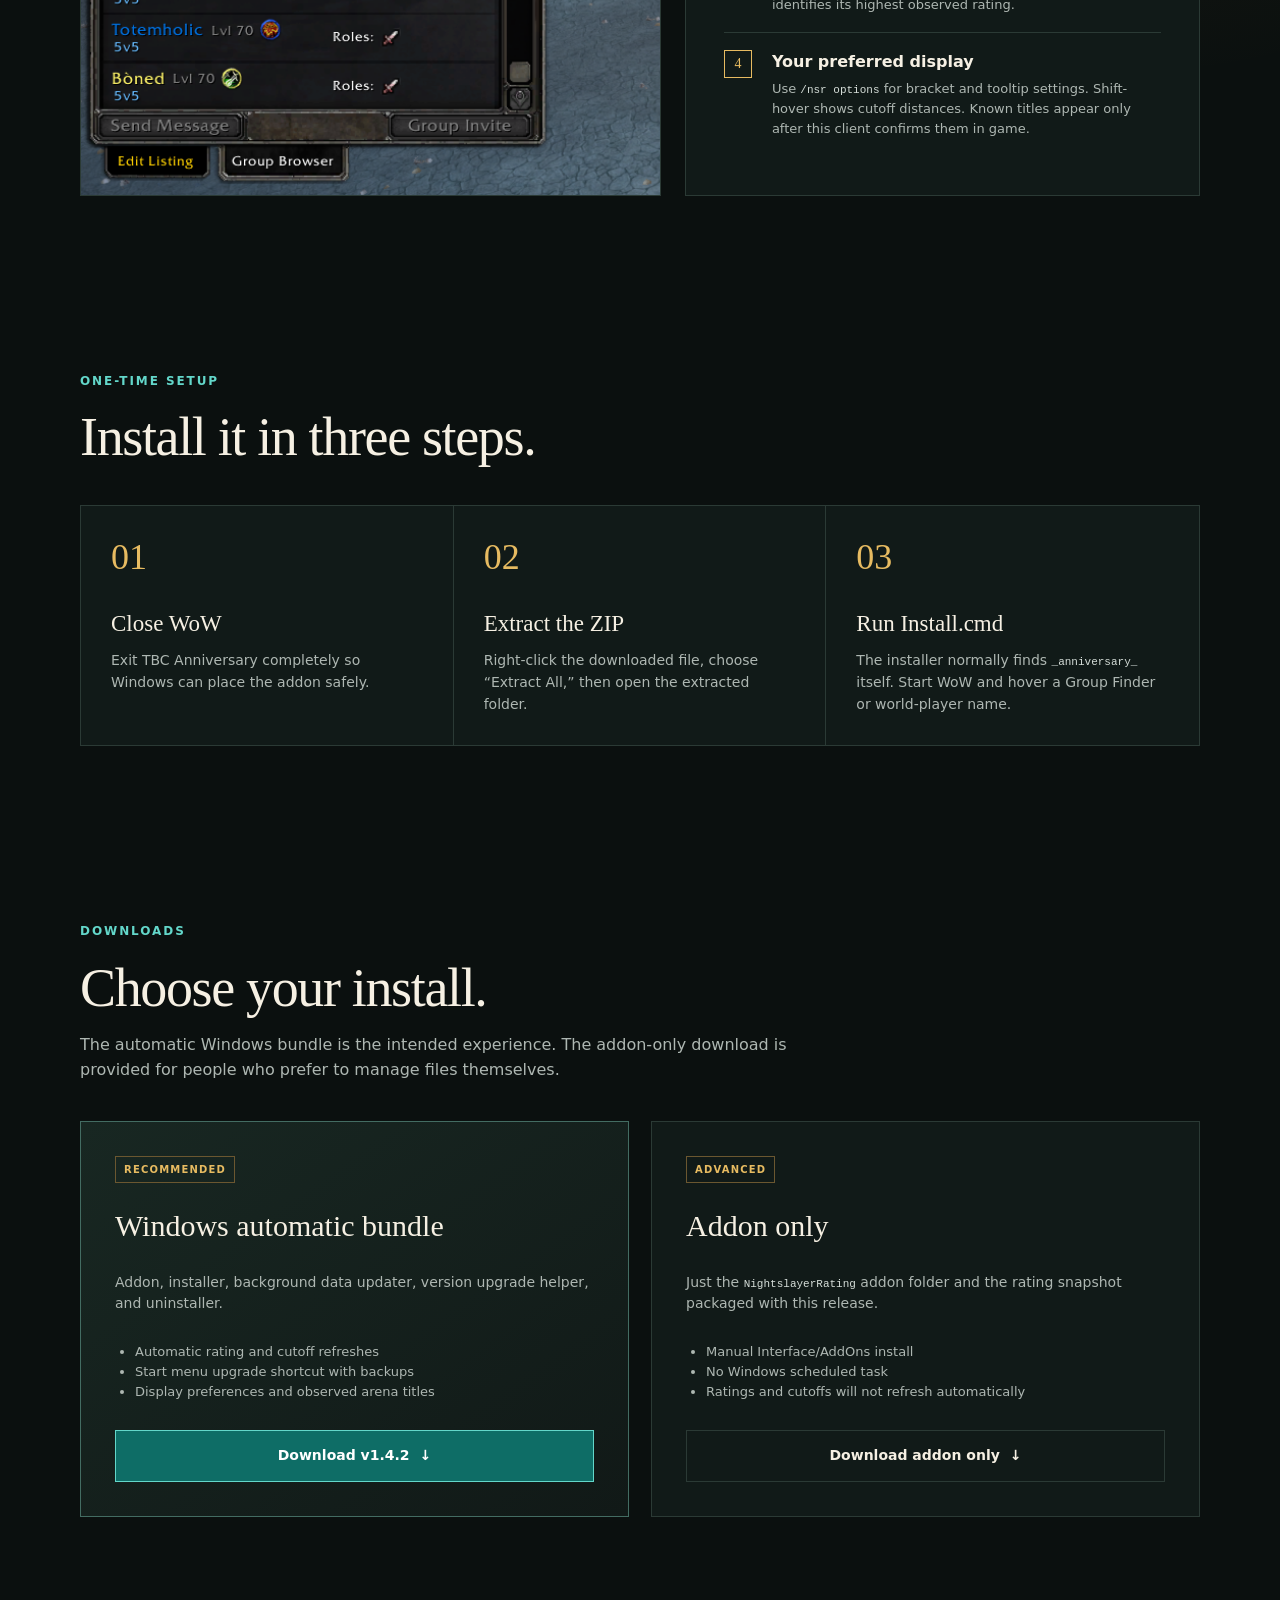
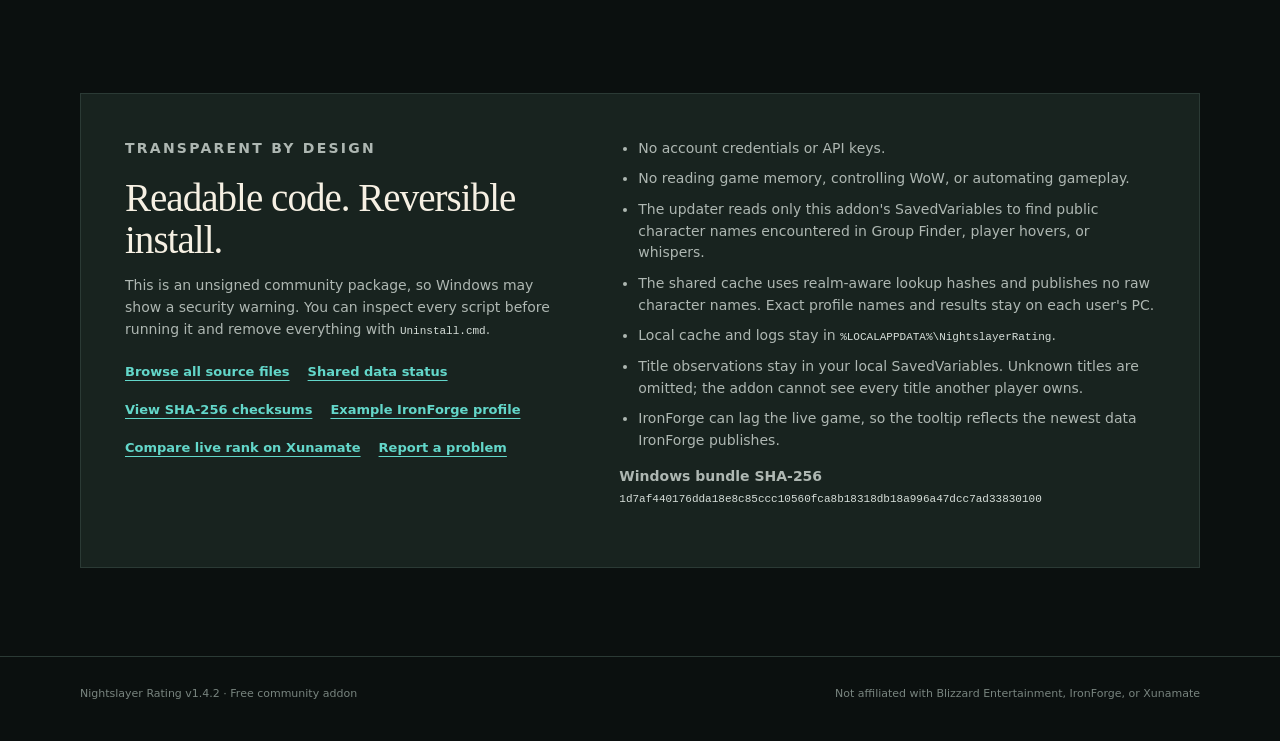
==== commit 84bfe4e9: "Add paced full-queue processing with saved progress in 1.4.2" ====
--- a/nightslayer-rating/index.html
+++ b/nightslayer-rating/index.html
@@ -288,10 +288,10 @@
         <h1>Know the rating <em>before you invite.</em></h1>
         <p class="lede">See current and lifetime peak arena ratings in Group Finder, player tooltips, or private whisper summaries. Choose your brackets and show the highest arena title your client has confirmed.</p>
         <div class="actions">
-          <a class="button" href="downloads/NightslayerRating-1.4.1-Windows.zip" download>Download for Windows <span aria-hidden="true">↓</span></a>
+          <a class="button" href="downloads/NightslayerRating-1.4.2-Windows.zip" download>Download for Windows <span aria-hidden="true">↓</span></a>
           <a class="button secondary" href="#downloads">Other download</a>
         </div>
-        <p class="fine">Version 1.4.1 · Free · Windows 10/11 · Two realms · Automatic rating updates</p>
+        <p class="fine">Version 1.4.2 · Free · Windows 10/11 · Two realms · Automatic rating updates</p>
       </div>
 
       <aside class="tooltip-demo" aria-label="Illustrative season rating tooltip">
@@ -359,7 +359,7 @@
           <h3>Windows automatic bundle</h3>
           <p>Addon, installer, background data updater, version upgrade helper, and uninstaller.</p>
           <ul><li>Automatic rating and cutoff refreshes</li><li>Start menu upgrade shortcut with backups</li><li>Display preferences and observed arena titles</li></ul>
-          <a class="button" href="downloads/NightslayerRating-1.4.1-Windows.zip" download>Download v1.4.1 <span aria-hidden="true">↓</span></a>
+          <a class="button" href="downloads/NightslayerRating-1.4.2-Windows.zip" download>Download v1.4.2 <span aria-hidden="true">↓</span></a>
         </article>
 
         <article class="download-card">
@@ -367,7 +367,7 @@
           <h3>Addon only</h3>
           <p>Just the <code>NightslayerRating</code> addon folder and the rating snapshot packaged with this release.</p>
           <ul><li>Manual Interface/AddOns install</li><li>No Windows scheduled task</li><li>Ratings and cutoffs will not refresh automatically</li></ul>
-          <a class="button secondary" href="downloads/NightslayerRating-1.4.1-AddonOnly.zip" download>Download addon only <span aria-hidden="true">↓</span></a>
+          <a class="button secondary" href="downloads/NightslayerRating-1.4.2-AddonOnly.zip" download>Download addon only <span aria-hidden="true">↓</span></a>
         </article>
       </div>
     </section>
@@ -397,7 +397,7 @@
             <li>Title observations stay in your local SavedVariables. Unknown titles are omitted; the addon cannot see every title another player owns.</li>
             <li>IronForge can lag the live game, so the tooltip reflects the newest data IronForge publishes.</li>
           </ul>
-          <p><strong>Windows bundle SHA-256</strong><br><code>4275244df1580fec8dc044aefa7e7952c410d9f369636de4885489dc96108a18</code></p>
+          <p><strong>Windows bundle SHA-256</strong><br><code>1d7af440176dda18e8c85ccc10560fca8b18318db18a996a47dcc7ad33830100</code></p>
         </div>
       </div>
     </section>
@@ -405,7 +405,7 @@
 
   <footer>
     <div class="footer-row shell">
-      <span>Nightslayer Rating v1.4.1 · Free community addon</span>
+      <span>Nightslayer Rating v1.4.2 · Free community addon</span>
       <span>Not affiliated with Blizzard Entertainment, IronForge, or Xunamate</span>
     </div>
   </footer>
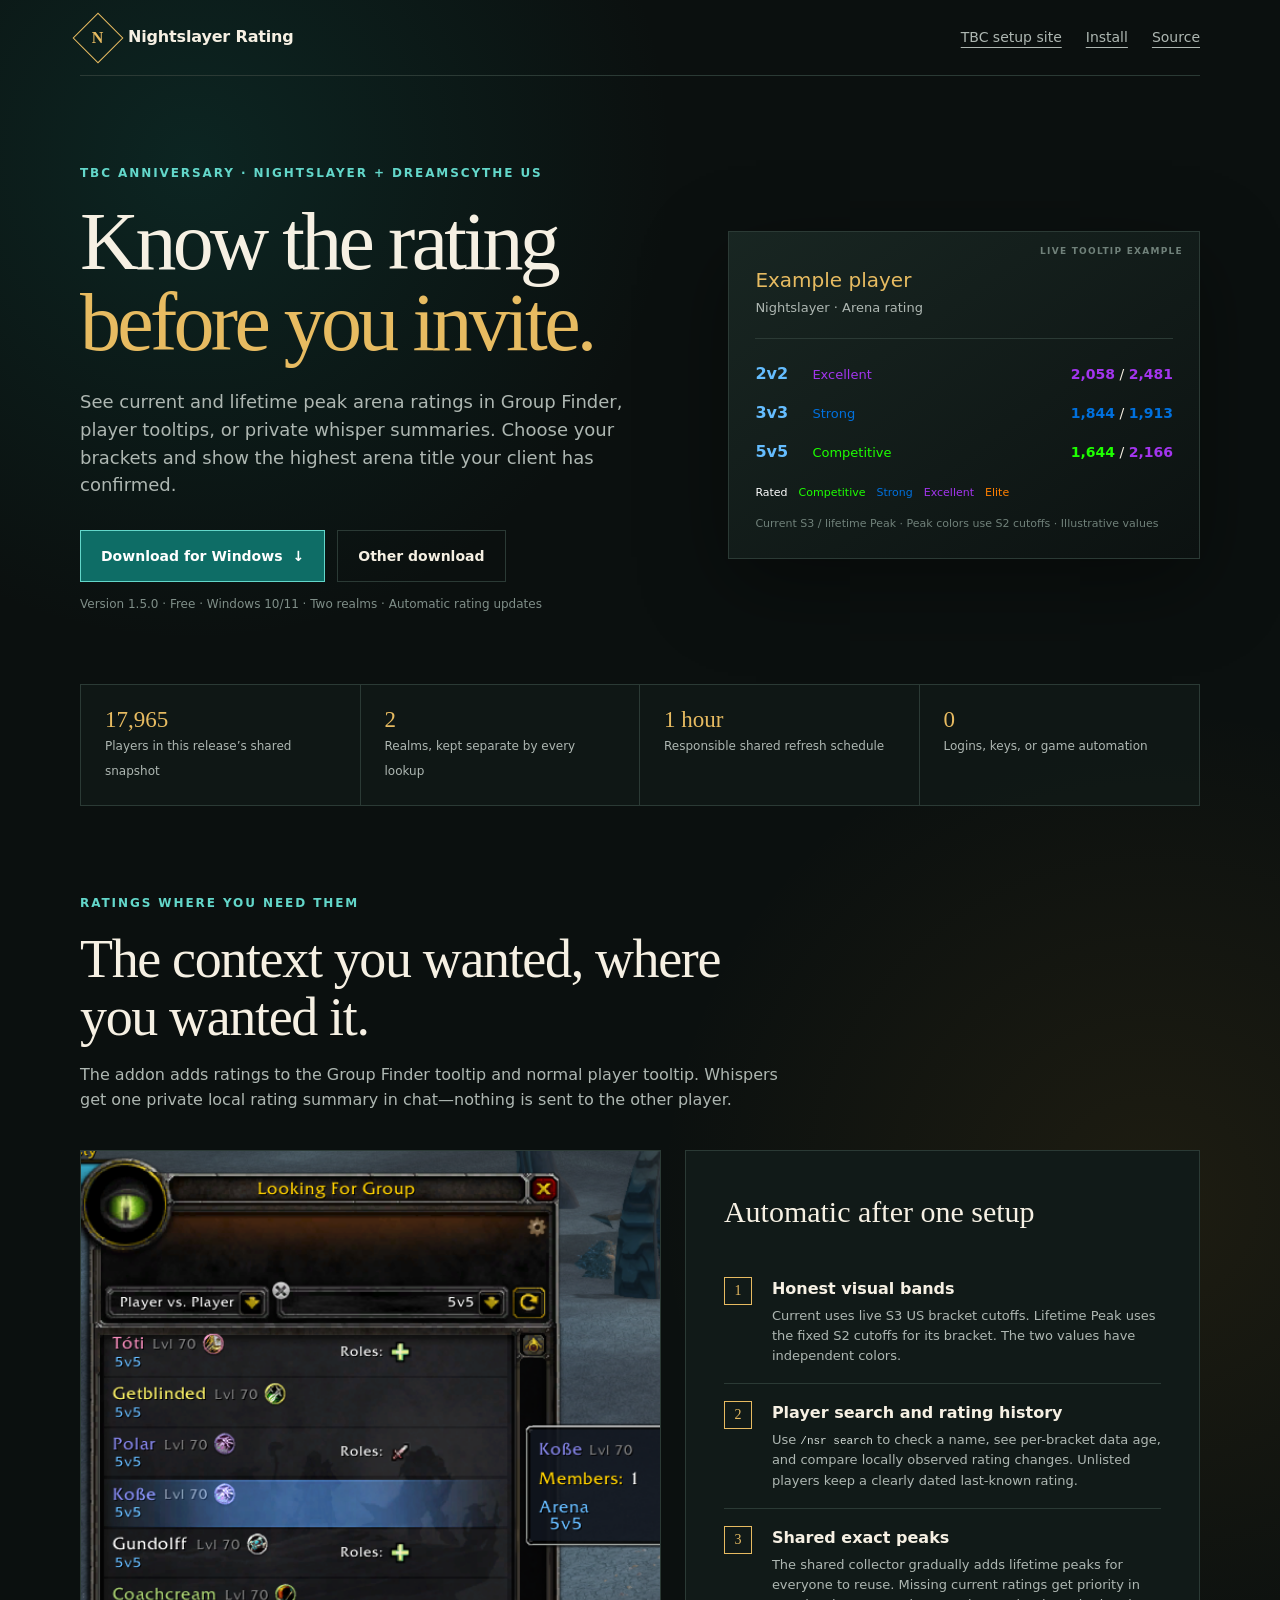
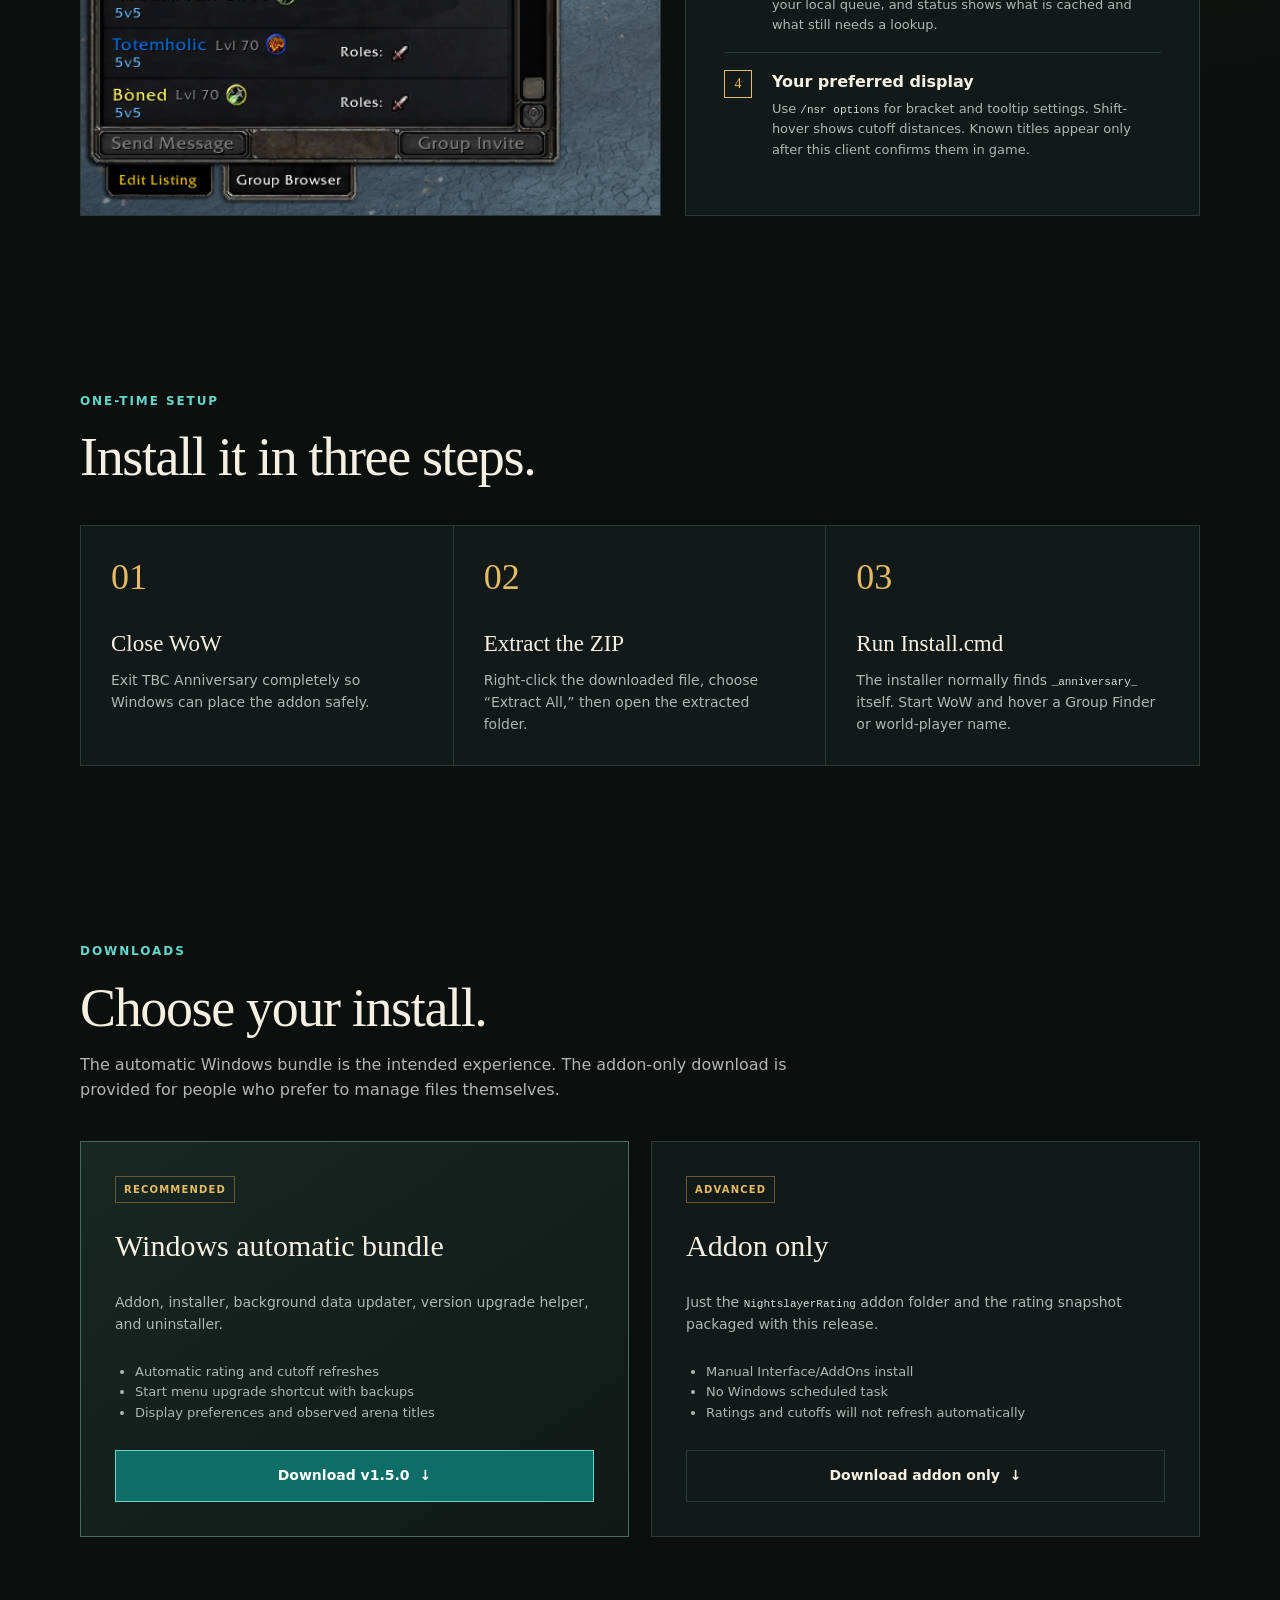
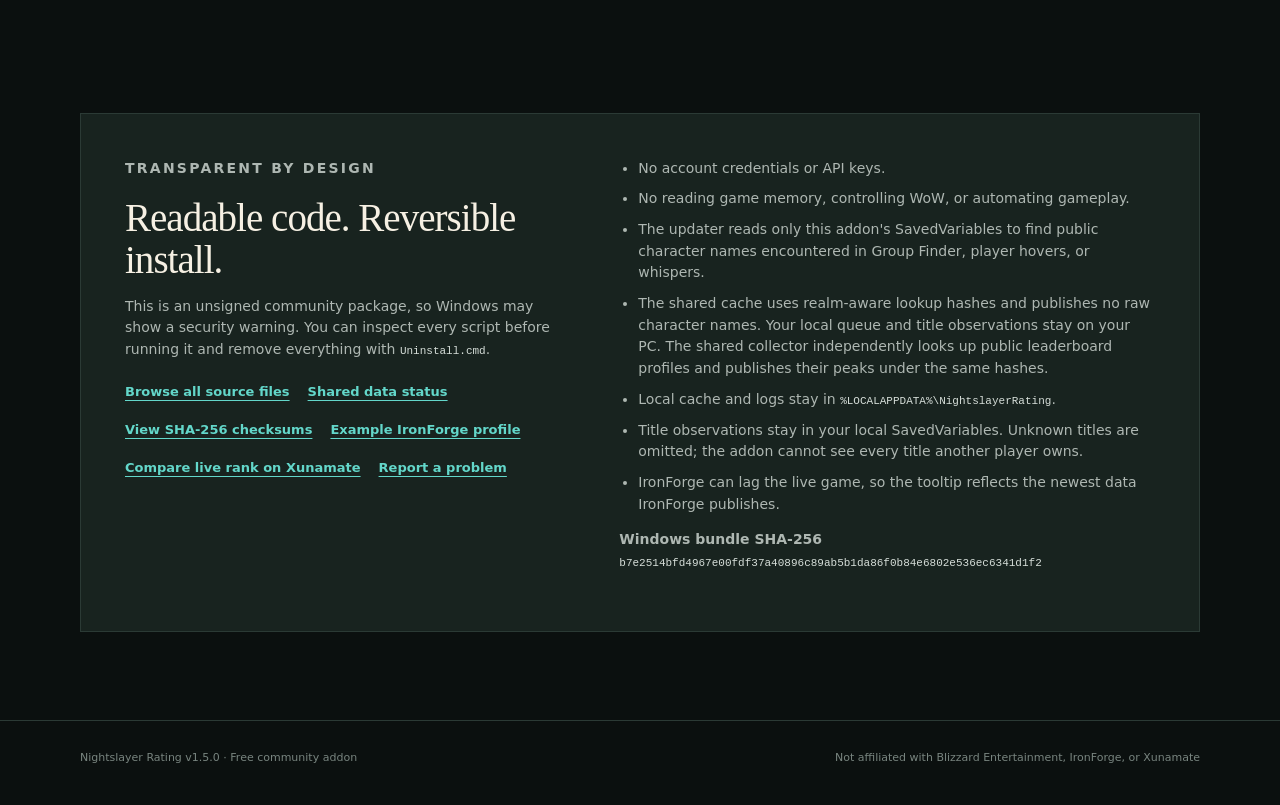
==== commit beaa571e: "Share exact peak profiles and clarify rating queue coverage (1.5.0)" ====
--- a/nightslayer-rating/index.html
+++ b/nightslayer-rating/index.html
@@ -288,10 +288,10 @@
         <h1>Know the rating <em>before you invite.</em></h1>
         <p class="lede">See current and lifetime peak arena ratings in Group Finder, player tooltips, or private whisper summaries. Choose your brackets and show the highest arena title your client has confirmed.</p>
         <div class="actions">
-          <a class="button" href="downloads/NightslayerRating-1.4.2-Windows.zip" download>Download for Windows <span aria-hidden="true">↓</span></a>
+          <a class="button" href="downloads/NightslayerRating-1.5.0-Windows.zip" download>Download for Windows <span aria-hidden="true">↓</span></a>
           <a class="button secondary" href="#downloads">Other download</a>
         </div>
-        <p class="fine">Version 1.4.2 · Free · Windows 10/11 · Two realms · Automatic rating updates</p>
+        <p class="fine">Version 1.5.0 · Free · Windows 10/11 · Two realms · Automatic rating updates</p>
       </div>
 
       <aside class="tooltip-demo" aria-label="Illustrative season rating tooltip">
@@ -307,7 +307,7 @@
     </div>
 
     <div class="trust-strip shell" aria-label="Addon facts">
-      <div><strong>18,122</strong><span>Players in this release’s shared snapshot</span></div>
+      <div><strong>17,965</strong><span>Players in this release’s shared snapshot</span></div>
       <div><strong>2</strong><span>Realms, kept separate by every lookup</span></div>
       <div><strong>1 hour</strong><span>Responsible shared refresh schedule</span></div>
       <div><strong>0</strong><span>Logins, keys, or game automation</span></div>
@@ -328,7 +328,7 @@
           <h3>Automatic after one setup</h3>
           <div class="feature"><b>1</b><div><strong>Honest visual bands</strong><p>Current uses live S3 US bracket cutoffs. Lifetime Peak uses the fixed S2 cutoffs for its bracket. The two values have independent colors.</p></div></div>
           <div class="feature"><b>2</b><div><strong>Player search and rating history</strong><p>Use <code>/nsr search</code> to check a name, see per-bracket data age, and compare locally observed rating changes. Unlisted players keep a clearly dated last-known rating.</p></div></div>
-          <div class="feature"><b>3</b><div><strong>Fresher active-player peaks</strong><p>Your characters and recently viewed players get daily profile refreshes. Until an exact lookup finishes, the tooltip identifies its highest observed rating.</p></div></div>
+          <div class="feature"><b>3</b><div><strong>Shared exact peaks</strong><p>The shared collector gradually adds lifetime peaks for everyone to reuse. Missing current ratings get priority in your local queue, and status shows what is cached and what still needs a lookup.</p></div></div>
           <div class="feature"><b>4</b><div><strong>Your preferred display</strong><p>Use <code>/nsr options</code> for bracket and tooltip settings. Shift-hover shows cutoff distances. Known titles appear only after this client confirms them in game.</p></div></div>
         </div>
       </div>
@@ -359,7 +359,7 @@
           <h3>Windows automatic bundle</h3>
           <p>Addon, installer, background data updater, version upgrade helper, and uninstaller.</p>
           <ul><li>Automatic rating and cutoff refreshes</li><li>Start menu upgrade shortcut with backups</li><li>Display preferences and observed arena titles</li></ul>
-          <a class="button" href="downloads/NightslayerRating-1.4.2-Windows.zip" download>Download v1.4.2 <span aria-hidden="true">↓</span></a>
+          <a class="button" href="downloads/NightslayerRating-1.5.0-Windows.zip" download>Download v1.5.0 <span aria-hidden="true">↓</span></a>
         </article>
 
         <article class="download-card">
@@ -367,7 +367,7 @@
           <h3>Addon only</h3>
           <p>Just the <code>NightslayerRating</code> addon folder and the rating snapshot packaged with this release.</p>
           <ul><li>Manual Interface/AddOns install</li><li>No Windows scheduled task</li><li>Ratings and cutoffs will not refresh automatically</li></ul>
-          <a class="button secondary" href="downloads/NightslayerRating-1.4.2-AddonOnly.zip" download>Download addon only <span aria-hidden="true">↓</span></a>
+          <a class="button secondary" href="downloads/NightslayerRating-1.5.0-AddonOnly.zip" download>Download addon only <span aria-hidden="true">↓</span></a>
         </article>
       </div>
     </section>
@@ -392,12 +392,12 @@
             <li>No account credentials or API keys.</li>
             <li>No reading game memory, controlling WoW, or automating gameplay.</li>
             <li>The updater reads only this addon's SavedVariables to find public character names encountered in Group Finder, player hovers, or whispers.</li>
-            <li>The shared cache uses realm-aware lookup hashes and publishes no raw character names. Exact profile names and results stay on each user's PC.</li>
+            <li>The shared cache uses realm-aware lookup hashes and publishes no raw character names. Your local queue and title observations stay on your PC. The shared collector independently looks up public leaderboard profiles and publishes their peaks under the same hashes.</li>
             <li>Local cache and logs stay in <code>%LOCALAPPDATA%\NightslayerRating</code>.</li>
             <li>Title observations stay in your local SavedVariables. Unknown titles are omitted; the addon cannot see every title another player owns.</li>
             <li>IronForge can lag the live game, so the tooltip reflects the newest data IronForge publishes.</li>
           </ul>
-          <p><strong>Windows bundle SHA-256</strong><br><code>1d7af440176dda18e8c85ccc10560fca8b18318db18a996a47dcc7ad33830100</code></p>
+          <p><strong>Windows bundle SHA-256</strong><br><code>b7e2514bfd4967e00fdf37a40896c89ab5b1da86f0b84e6802e536ec6341d1f2</code></p>
         </div>
       </div>
     </section>
@@ -405,7 +405,7 @@
 
   <footer>
     <div class="footer-row shell">
-      <span>Nightslayer Rating v1.4.2 · Free community addon</span>
+      <span>Nightslayer Rating v1.5.0 · Free community addon</span>
       <span>Not affiliated with Blizzard Entertainment, IronForge, or Xunamate</span>
     </div>
   </footer>
